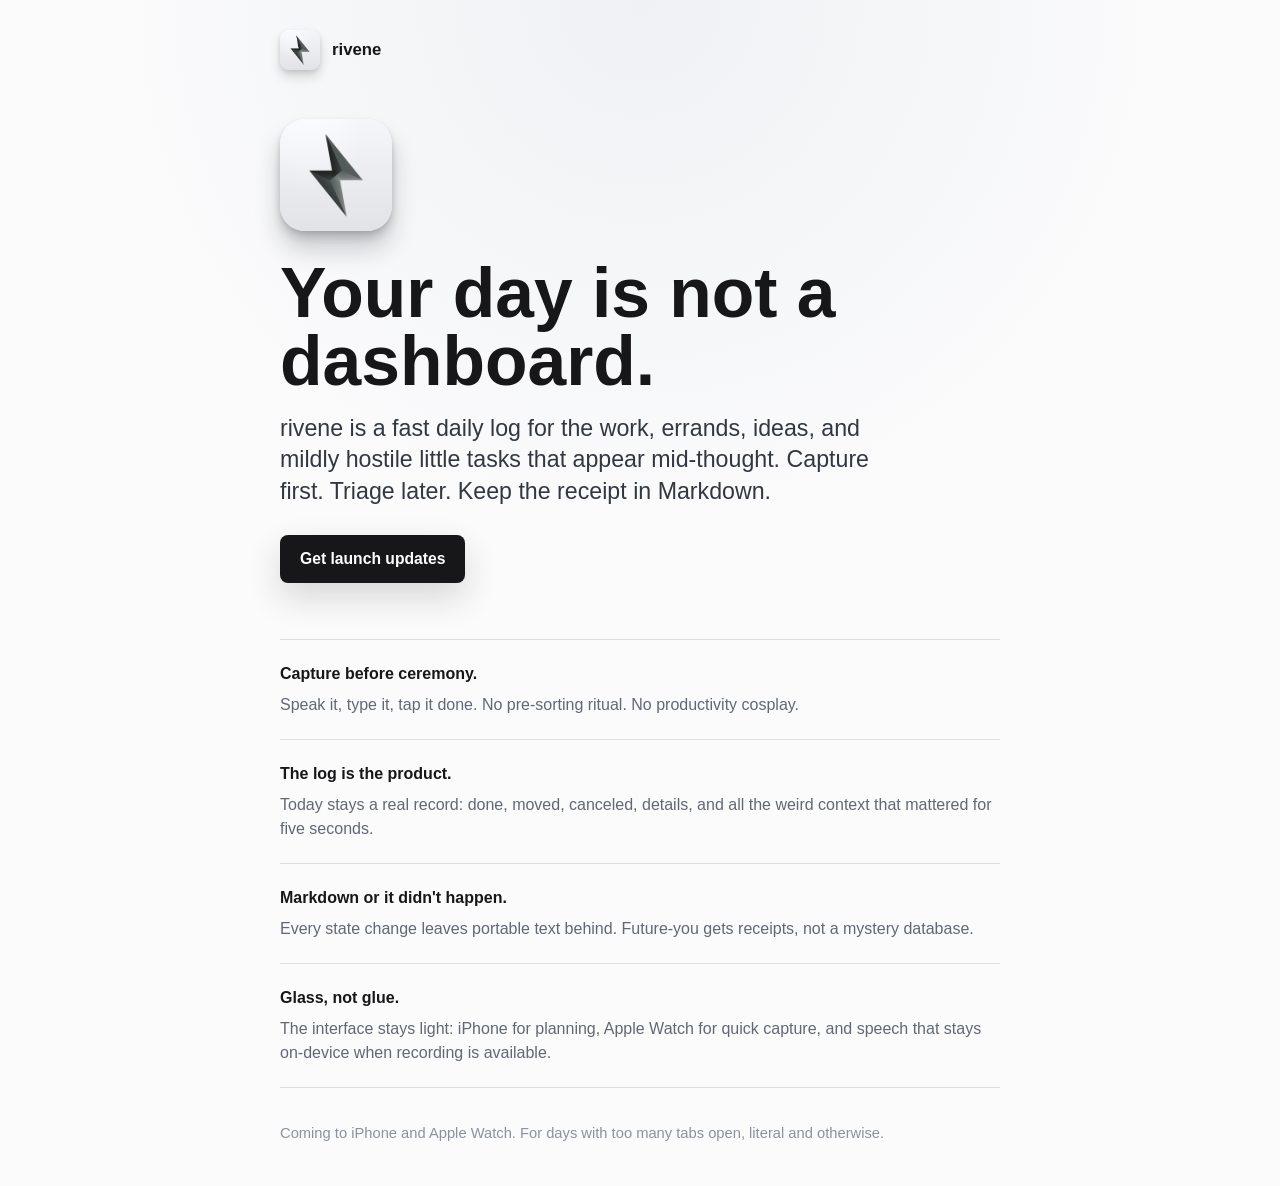
==== index.html @ 9cf92b64 "Refine website philosophy copy" ====
<!doctype html>
<html lang="en">
  <head>
    <meta charset="utf-8">
    <meta name="viewport" content="width=device-width, initial-scale=1">
    <title>rivene - Your day is not a dashboard</title>
    <meta
      name="description"
      content="rivene is a fast daily log for capture-first planning, portable Markdown, and days that refuse to behave like dashboards."
    >
    <meta name="theme-color" content="#fbfbfc">
    <meta property="og:title" content="rivene - Your day is not a dashboard">
    <meta
      property="og:description"
      content="A capture-first Markdown log for iPhone and Apple Watch. Less workflow theater, more useful receipts."
    >
    <meta property="og:type" content="website">
    <meta property="og:url" content="https://rivene.com/">
    <meta property="og:image" content="https://rivene.com/brand/app-icon/rivene-app-icon-faceted-inset-glass-512.png">
    <link rel="canonical" href="https://rivene.com/">
    <link rel="icon" href="brand/app-icon/rivene-app-icon-faceted-inset-glass-32.png" sizes="32x32">
    <link rel="apple-touch-icon" href="brand/app-icon/rivene-app-icon-faceted-inset-glass-180.png">
    <link rel="manifest" href="site.webmanifest">
    <link rel="stylesheet" href="site.css?v=20260614-philosophy">
  </head>
  <body>
    <main class="page" aria-labelledby="hero-title">
      <header class="brand" aria-label="rivene">
        <img
          class="brand__icon"
          src="brand/app-icon/rivene-app-icon-faceted-inset-glass-128.png"
          alt=""
          width="40"
          height="40"
        >
        <span>rivene</span>
      </header>

      <section class="hero">
        <img
          class="hero__icon"
          src="brand/app-icon/rivene-app-icon-faceted-inset-glass-256.png"
          alt=""
          width="112"
          height="112"
        >
        <div class="hero__copy">
          <h1 id="hero-title">Your day is not a dashboard.</h1>
          <p>
            rivene is a fast daily log for the work, errands, ideas, and mildly hostile little tasks that appear mid-thought. Capture first. Triage later. Keep the receipt in Markdown.
          </p>
        </div>
        <a class="button" href="mailto:hello@rivene.com?subject=rivene%20launch%20updates">Get launch updates</a>
      </section>

      <section class="notes" aria-label="rivene highlights">
        <div class="note">
          <h2>Capture before ceremony.</h2>
          <p>Speak it, type it, tap it done. No pre-sorting ritual. No productivity cosplay.</p>
        </div>
        <div class="note">
          <h2>The log is the product.</h2>
          <p>Today stays a real record: done, moved, canceled, details, and all the weird context that mattered for five seconds.</p>
        </div>
        <div class="note">
          <h2>Markdown or it didn't happen.</h2>
          <p>Every state change leaves portable text behind. Future-you gets receipts, not a mystery database.</p>
        </div>
        <div class="note">
          <h2>Glass, not glue.</h2>
          <p>The interface stays light: iPhone for planning, Apple Watch for quick capture, and speech that stays on-device when recording is available.</p>
        </div>
      </section>
    </main>

    <footer class="footer">
      <span>Coming to iPhone and Apple Watch. For days with too many tabs open, literal and otherwise.</span>
    </footer>
  </body>
</html>
---- site.css ----
:root {
  --page: #fbfbfc;
  --ink: #171719;
  --muted: #626872;
  --quiet: #8b929b;
  --line: rgba(23, 23, 25, 0.12);
  --button: #171719;
  --button-hover: #050506;
  color: var(--ink);
  background: var(--page);
  font-family: -apple-system, BlinkMacSystemFont, "SF Pro Text", "Segoe UI", sans-serif;
  font-size: 16px;
  line-height: 1.5;
  text-rendering: optimizeLegibility;
  -webkit-font-smoothing: antialiased;
}

* {
  box-sizing: border-box;
}

html {
  min-width: 320px;
  background: var(--page);
}

body {
  min-width: 320px;
  margin: 0;
  background:
    radial-gradient(circle at 50% 0%, rgba(202, 210, 219, 0.24), transparent 34rem),
    var(--page);
}

a {
  color: inherit;
  text-decoration: none;
}

.page {
  width: min(720px, calc(100% - 40px));
  margin: 0 auto;
  padding: 26px 0 0;
}

.brand {
  display: inline-flex;
  align-items: center;
  gap: 12px;
  min-height: 48px;
  color: var(--ink);
  font-size: 1.05rem;
  font-weight: 650;
}

.brand__icon {
  display: block;
  width: 40px;
  height: 40px;
  border-radius: 9px;
  box-shadow:
    0 7px 12px rgba(18, 24, 32, 0.15),
    0 2px 4px rgba(18, 24, 32, 0.12);
}

.hero {
  display: grid;
  gap: 28px;
  min-height: auto;
  align-content: center;
  padding: 42px 0 56px;
}

.hero__icon {
  display: block;
  width: 112px;
  height: 112px;
  border-radius: 25px;
  box-shadow:
    0 18px 26px rgba(18, 24, 32, 0.20),
    0 7px 10px rgba(18, 24, 32, 0.14),
    0 2px 4px rgba(18, 24, 32, 0.10);
}

.hero__copy {
  display: grid;
  gap: 18px;
  max-width: 660px;
}

h1,
h2,
p {
  margin: 0;
}

h1 {
  font-family: -apple-system, BlinkMacSystemFont, "SF Pro Display", "Segoe UI", sans-serif;
  font-size: clamp(2.7rem, 5.8vw, 4.35rem);
  font-weight: 680;
  letter-spacing: 0;
  line-height: 0.98;
}

.hero p {
  max-width: 600px;
  color: #333840;
  font-size: clamp(1.14rem, 2.4vw, 1.45rem);
  line-height: 1.34;
}

.button {
  display: inline-flex;
  align-items: center;
  justify-content: center;
  width: fit-content;
  min-height: 48px;
  border-radius: 8px;
  padding: 0 20px;
  background: var(--button);
  color: #fff;
  font-size: 0.98rem;
  font-weight: 680;
  line-height: 1.1;
  box-shadow: 0 14px 34px rgba(23, 23, 25, 0.16);
}

.button:hover {
  background: var(--button-hover);
}

.button:focus-visible {
  outline: 3px solid rgba(117, 131, 148, 0.34);
  outline-offset: 4px;
}

.notes {
  display: grid;
  border-top: 1px solid var(--line);
}

.note {
  display: grid;
  gap: 7px;
  padding: 22px 0;
  border-bottom: 1px solid var(--line);
}

.note h2 {
  color: var(--ink);
  font-size: 1rem;
  font-weight: 720;
  letter-spacing: 0;
}

.note p {
  color: var(--muted);
  font-size: 1rem;
}

.footer {
  width: min(720px, calc(100% - 40px));
  margin: 0 auto;
  padding: 34px 0 42px;
  color: var(--quiet);
  font-size: 0.92rem;
}

@media (max-width: 560px) {
  .page,
  .footer {
    width: min(100% - 28px, 720px);
  }

  .page {
    padding-top: 18px;
  }

  .brand {
    min-height: 44px;
  }

  .hero {
    gap: 24px;
    min-height: auto;
    padding: 34px 0 50px;
  }

  .hero__icon {
    width: 92px;
    height: 92px;
    border-radius: 21px;
  }

  .hero__copy {
    gap: 16px;
  }

  h1 {
    font-size: clamp(2.32rem, 11.5vw, 3.2rem);
  }

  .hero p {
    font-size: 1.08rem;
    line-height: 1.38;
  }

  .button {
    width: 100%;
  }

  .note {
    padding: 19px 0;
  }
}
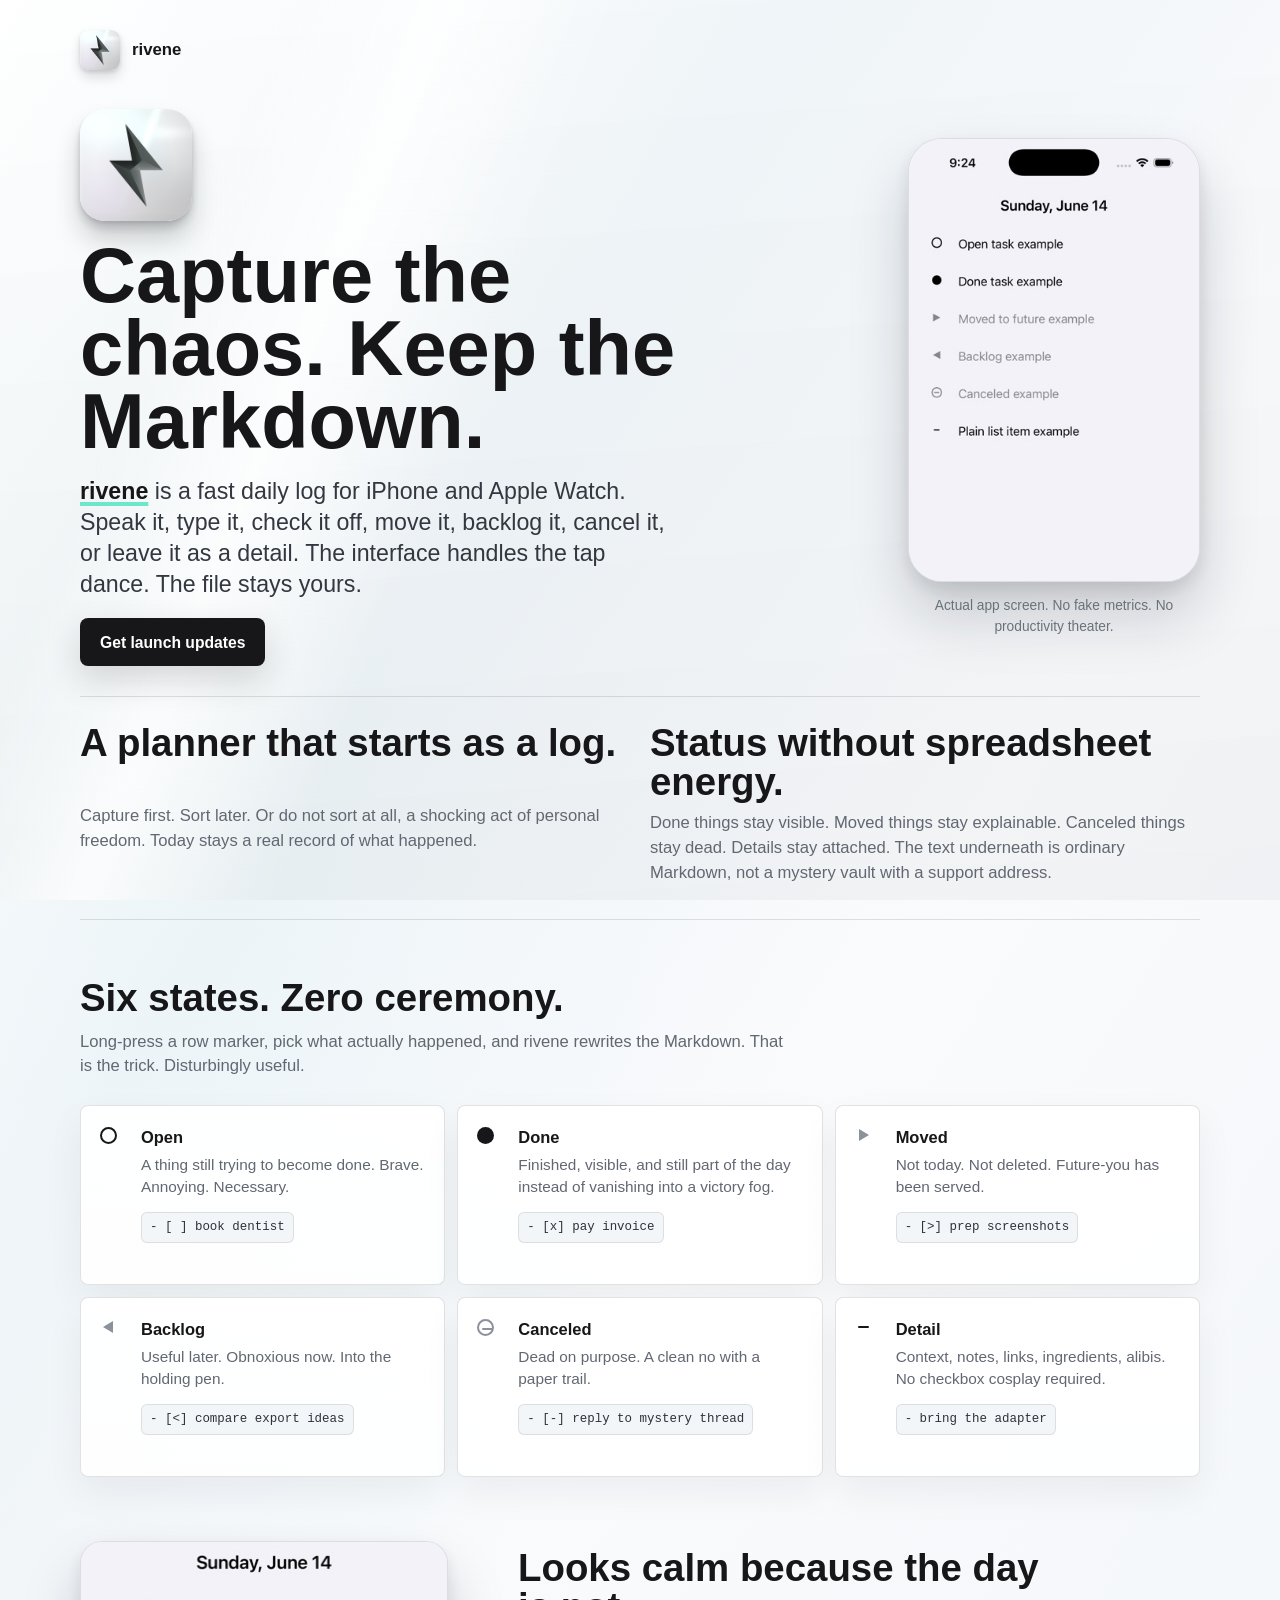
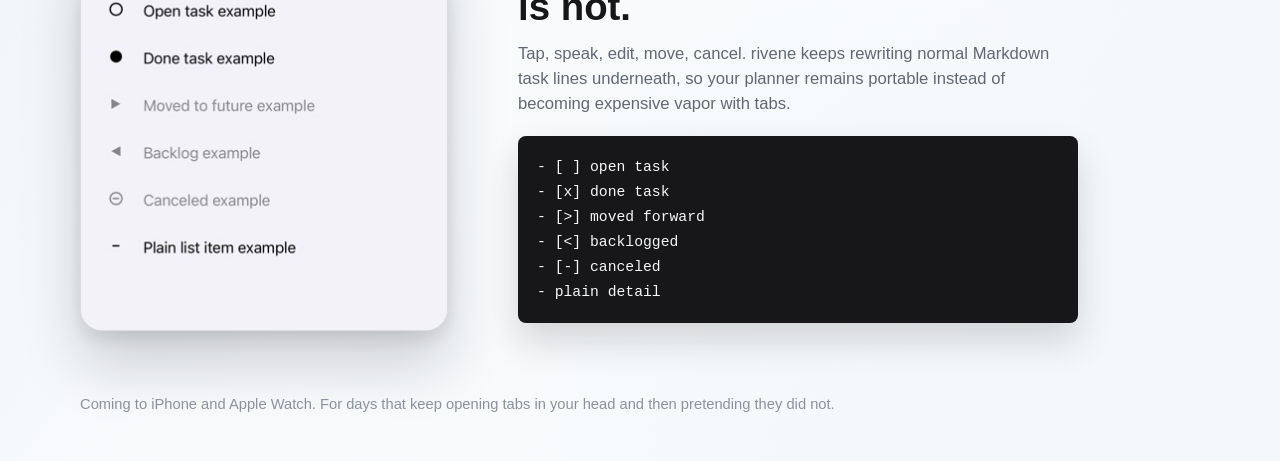
==== commit d35366df: "Finish rivene website refresh" ====
--- a/index.html
+++ b/index.html
@@ -3,16 +3,16 @@
   <head>
     <meta charset="utf-8">
     <meta name="viewport" content="width=device-width, initial-scale=1">
-    <title>rivene - Your day is not a dashboard</title>
+    <title>rivene - Capture chaos, keep the Markdown</title>
     <meta
       name="description"
-      content="rivene is a fast daily log for capture-first planning, portable Markdown, and days that refuse to behave like dashboards."
+      content="rivene is a fast Markdown daily log for iPhone and Apple Watch. Capture, check off, move, backlog, cancel, and keep the text."
     >
     <meta name="theme-color" content="#fbfbfc">
-    <meta property="og:title" content="rivene - Your day is not a dashboard">
+    <meta property="og:title" content="rivene - Capture chaos, keep the Markdown">
     <meta
       property="og:description"
-      content="A capture-first Markdown log for iPhone and Apple Watch. Less workflow theater, more useful receipts."
+      content="A capture-first Markdown log for iPhone and Apple Watch. The interface moves fast. The file stays yours."
     >
     <meta property="og:type" content="website">
     <meta property="og:url" content="https://rivene.com/">
@@ -21,7 +21,8 @@
     <link rel="icon" href="brand/app-icon/rivene-app-icon-faceted-inset-glass-32.png" sizes="32x32">
     <link rel="apple-touch-icon" href="brand/app-icon/rivene-app-icon-faceted-inset-glass-180.png">
     <link rel="manifest" href="site.webmanifest">
-    <link rel="stylesheet" href="site.css?v=20260614-philosophy">
+    <link rel="preload" href="product/rivene-daily-log-options.jpg" as="image">
+    <link rel="stylesheet" href="site.css?v=20260614-finished">
   </head>
   <body>
     <main class="page" aria-labelledby="hero-title">
@@ -36,45 +37,135 @@
         <span>rivene</span>
       </header>
 
-      <section class="hero">
-        <img
-          class="hero__icon"
-          src="brand/app-icon/rivene-app-icon-faceted-inset-glass-256.png"
-          alt=""
-          width="112"
-          height="112"
-        >
+      <section class="hero" aria-label="rivene overview">
         <div class="hero__copy">
-          <h1 id="hero-title">Your day is not a dashboard.</h1>
+          <img
+            class="hero__icon"
+            src="brand/app-icon/rivene-app-icon-faceted-inset-glass-256.png"
+            alt=""
+            width="112"
+            height="112"
+          >
+          <h1 id="hero-title">Capture the chaos. Keep the Markdown.</h1>
           <p>
-            rivene is a fast daily log for the work, errands, ideas, and mildly hostile little tasks that appear mid-thought. Capture first. Triage later. Keep the receipt in Markdown.
+            <span class="wordmark">rivene</span> is a fast daily log for iPhone and Apple Watch. Speak it, type it, check it off, move it, backlog it, cancel it, or leave it as a detail. The interface handles the tap dance. The file stays yours.
+          </p>
+          <a class="button" href="mailto:hello@rivene.com?subject=rivene%20launch%20updates">Get launch updates</a>
+        </div>
+
+        <figure class="phone-shot">
+          <div class="phone-frame">
+            <img
+              src="product/rivene-daily-log-options.jpg"
+              alt="rivene daily log showing open, done, moved, backlog, canceled, and plain list item examples."
+              width="368"
+              height="800"
+            >
+          </div>
+          <figcaption>Actual app screen. No fake metrics. No productivity theater.</figcaption>
+        </figure>
+      </section>
+
+      <section class="intro" aria-label="What rivene is">
+        <div>
+          <h2>A planner that starts as a log.</h2>
+          <p>
+            Capture first. Sort later. Or do not sort at all, a shocking act of personal freedom. Today stays a real record of what happened.
           </p>
         </div>
-        <a class="button" href="mailto:hello@rivene.com?subject=rivene%20launch%20updates">Get launch updates</a>
+        <div>
+          <h2>Status without spreadsheet energy.</h2>
+          <p>
+            Done things stay visible. Moved things stay explainable. Canceled things stay dead. Details stay attached. The text underneath is ordinary Markdown, not a mystery vault with a support address.
+          </p>
+        </div>
       </section>
 
-      <section class="notes" aria-label="rivene highlights">
-        <div class="note">
-          <h2>Capture before ceremony.</h2>
-          <p>Speak it, type it, tap it done. No pre-sorting ritual. No productivity cosplay.</p>
+      <section class="options" aria-labelledby="options-title">
+        <div class="section-heading">
+          <h2 id="options-title">Six states. Zero ceremony.</h2>
+          <p>Long-press a row marker, pick what actually happened, and rivene rewrites the Markdown. That is the trick. Disturbingly useful.</p>
         </div>
-        <div class="note">
-          <h2>The log is the product.</h2>
-          <p>Today stays a real record: done, moved, canceled, details, and all the weird context that mattered for five seconds.</p>
+
+        <div class="option-grid">
+          <article class="option">
+            <span class="state-glyph state-glyph--open" aria-hidden="true"></span>
+            <div>
+              <h3>Open</h3>
+              <p>A thing still trying to become done. Brave. Annoying. Necessary.</p>
+              <code>- [ ] book dentist</code>
+            </div>
+          </article>
+          <article class="option">
+            <span class="state-glyph state-glyph--done" aria-hidden="true"></span>
+            <div>
+              <h3>Done</h3>
+              <p>Finished, visible, and still part of the day instead of vanishing into a victory fog.</p>
+              <code>- [x] pay invoice</code>
+            </div>
+          </article>
+          <article class="option">
+            <span class="state-glyph state-glyph--moved" aria-hidden="true"></span>
+            <div>
+              <h3>Moved</h3>
+              <p>Not today. Not deleted. Future-you has been served.</p>
+              <code>- [&gt;] prep screenshots</code>
+            </div>
+          </article>
+          <article class="option">
+            <span class="state-glyph state-glyph--backlog" aria-hidden="true"></span>
+            <div>
+              <h3>Backlog</h3>
+              <p>Useful later. Obnoxious now. Into the holding pen.</p>
+              <code>- [&lt;] compare export ideas</code>
+            </div>
+          </article>
+          <article class="option">
+            <span class="state-glyph state-glyph--canceled" aria-hidden="true"></span>
+            <div>
+              <h3>Canceled</h3>
+              <p>Dead on purpose. A clean no with a paper trail.</p>
+              <code>- [-] reply to mystery thread</code>
+            </div>
+          </article>
+          <article class="option">
+            <span class="state-glyph state-glyph--detail" aria-hidden="true"></span>
+            <div>
+              <h3>Detail</h3>
+              <p>Context, notes, links, ingredients, alibis. No checkbox cosplay required.</p>
+              <code>- bring the adapter</code>
+            </div>
+          </article>
         </div>
-        <div class="note">
-          <h2>Markdown or it didn't happen.</h2>
-          <p>Every state change leaves portable text behind. Future-you gets receipts, not a mystery database.</p>
-        </div>
-        <div class="note">
-          <h2>Glass, not glue.</h2>
-          <p>The interface stays light: iPhone for planning, Apple Watch for quick capture, and speech that stays on-device when recording is available.</p>
+      </section>
+
+      <section class="receipt" aria-label="Markdown receipt">
+        <figure class="detail-shot">
+          <img
+            src="product/rivene-daily-log-options-detail.jpg"
+            alt="Close crop of the rivene daily log showing every entry state option."
+            width="368"
+            height="390"
+            loading="lazy"
+          >
+        </figure>
+        <div class="receipt__copy">
+          <h2>Looks calm because the day is not.</h2>
+          <p>
+            Tap, speak, edit, move, cancel. rivene keeps rewriting normal Markdown task lines underneath, so your planner remains portable instead of becoming expensive vapor with tabs.
+          </p>
+          <pre aria-label="Markdown examples"><code>- [ ] open task
+- [x] done task
+- [&gt;] moved forward
+- [&lt;] backlogged
+- [-] canceled
+- plain detail</code></pre>
         </div>
       </section>
     </main>
 
     <footer class="footer">
-      <span>Coming to iPhone and Apple Watch. For days with too many tabs open, literal and otherwise.</span>
+      <span>Coming to iPhone and Apple Watch. For days that keep opening tabs in your head and then pretending they did not.</span>
     </footer>
   </body>
 </html>
--- a/site.css
+++ b/site.css
@@ -4,6 +4,10 @@
   --muted: #626872;
   --quiet: #8b929b;
   --line: rgba(23, 23, 25, 0.12);
+  --line-strong: rgba(23, 23, 25, 0.18);
+  --panel: rgba(255, 255, 255, 0.72);
+  --spark: #6de7ca;
+  --steel: #dfe5ec;
   --button: #171719;
   --button-hover: #050506;
   color: var(--ink);
@@ -25,11 +29,25 @@
 }
 
 body {
+  position: relative;
   min-width: 320px;
   margin: 0;
   background:
-    radial-gradient(circle at 50% 0%, rgba(202, 210, 219, 0.24), transparent 34rem),
+    linear-gradient(122deg, rgba(255, 255, 255, 0.94) 0%, rgba(237, 244, 248, 0.78) 31%, rgba(250, 251, 253, 0.95) 58%, rgba(243, 247, 250, 0.86) 100%),
+    linear-gradient(62deg, transparent 0%, transparent 18%, rgba(109, 231, 202, 0.10) 34%, transparent 52%),
+    linear-gradient(147deg, rgba(255, 255, 255, 0.88) 0%, transparent 22%, rgba(180, 190, 203, 0.18) 74%, transparent 100%),
     var(--page);
+}
+
+body::before {
+  content: "";
+  position: fixed;
+  inset: 0;
+  z-index: 0;
+  pointer-events: none;
+  background:
+    linear-gradient(112deg, transparent 0%, transparent 17%, rgba(255, 255, 255, 0.78) 27%, transparent 39%),
+    linear-gradient(176deg, transparent 0%, rgba(22, 25, 30, 0.035) 100%);
 }
 
 a {
@@ -38,7 +56,9 @@
 }
 
 .page {
-  width: min(720px, calc(100% - 40px));
+  position: relative;
+  z-index: 1;
+  width: min(1120px, calc(100% - 48px));
   margin: 0 auto;
   padding: 26px 0 0;
 }
@@ -65,10 +85,11 @@
 
 .hero {
   display: grid;
-  gap: 28px;
+  grid-template-columns: minmax(0, 1fr) minmax(280px, 370px);
+  gap: clamp(30px, 5vw, 72px);
   min-height: auto;
-  align-content: center;
-  padding: 42px 0 56px;
+  align-items: center;
+  padding: 32px 0 30px;
 }
 
 .hero__icon {
@@ -85,28 +106,39 @@
 .hero__copy {
   display: grid;
   gap: 18px;
-  max-width: 660px;
+  max-width: 680px;
 }
 
 h1,
 h2,
+h3,
 p {
   margin: 0;
 }
 
 h1 {
   font-family: -apple-system, BlinkMacSystemFont, "SF Pro Display", "Segoe UI", sans-serif;
-  font-size: clamp(2.7rem, 5.8vw, 4.35rem);
-  font-weight: 680;
+  font-size: clamp(2.95rem, 6.2vw, 4.85rem);
+  font-weight: 720;
   letter-spacing: 0;
-  line-height: 0.98;
+  line-height: 0.94;
 }
 
 .hero p {
   max-width: 600px;
   color: #333840;
-  font-size: clamp(1.14rem, 2.4vw, 1.45rem);
+  font-size: clamp(1.15rem, 2vw, 1.45rem);
   line-height: 1.34;
+}
+
+.wordmark {
+  font-family: -apple-system, BlinkMacSystemFont, "SF Pro Display", "Segoe UI", sans-serif;
+  font-weight: 760;
+  color: var(--ink);
+  text-decoration: underline;
+  text-decoration-color: var(--spark);
+  text-decoration-thickness: 0.18em;
+  text-underline-offset: 0.13em;
 }
 
 .button {
@@ -134,36 +166,272 @@
   outline-offset: 4px;
 }
 
-.notes {
-  display: grid;
+.phone-shot,
+.detail-shot {
+  margin: 0;
+}
+
+.phone-shot {
+  justify-self: end;
+  display: grid;
+  gap: 14px;
+  width: min(100%, 292px);
+}
+
+.phone-frame,
+.detail-shot img {
+  display: block;
+  width: 100%;
+  background: #f3f4fa;
+  border: 1px solid rgba(23, 23, 25, 0.10);
+  box-shadow:
+    0 34px 60px rgba(18, 24, 32, 0.18),
+    0 8px 18px rgba(18, 24, 32, 0.10),
+    inset 0 1px 0 rgba(255, 255, 255, 0.82);
+}
+
+.phone-frame {
+  aspect-ratio: 368 / 560;
+  overflow: hidden;
+  border-radius: 34px;
+}
+
+.phone-frame img,
+.detail-shot img {
+  display: block;
+  width: 100%;
+  height: auto;
+}
+
+.detail-shot img {
+  border: 1px solid rgba(23, 23, 25, 0.10);
+}
+
+.phone-shot figcaption {
+  color: #69717b;
+  font-size: 0.86rem;
+  text-align: center;
+}
+
+.intro {
+  display: grid;
+  grid-template-columns: repeat(2, minmax(0, 1fr));
+  gap: 20px;
+  padding: 26px 0 34px;
   border-top: 1px solid var(--line);
-}
-
-.note {
-  display: grid;
-  gap: 7px;
-  padding: 22px 0;
   border-bottom: 1px solid var(--line);
 }
 
-.note h2 {
+.intro div {
+  display: grid;
+  gap: 10px;
+}
+
+.intro h2,
+.section-heading h2,
+.receipt h2 {
   color: var(--ink);
-  font-size: 1rem;
-  font-weight: 720;
+  font-family: -apple-system, BlinkMacSystemFont, "SF Pro Display", "Segoe UI", sans-serif;
+  font-size: clamp(1.65rem, 3vw, 2.45rem);
+  font-weight: 730;
   letter-spacing: 0;
-}
-
-.note p {
+  line-height: 1.02;
+}
+
+.intro p,
+.section-heading p,
+.receipt p {
   color: var(--muted);
-  font-size: 1rem;
+  font-size: 1.04rem;
+  line-height: 1.48;
+}
+
+.options {
+  display: grid;
+  gap: 26px;
+  padding: 58px 0 60px;
+}
+
+.section-heading {
+  display: grid;
+  gap: 12px;
+  max-width: 710px;
+}
+
+.option-grid {
+  display: grid;
+  grid-template-columns: repeat(3, minmax(0, 1fr));
+  gap: 12px;
+}
+
+.option {
+  display: grid;
+  grid-template-columns: 28px minmax(0, 1fr);
+  gap: 13px;
+  align-items: start;
+  min-height: 180px;
+  padding: 19px;
+  border: 1px solid var(--line);
+  border-radius: 8px;
+  background:
+    linear-gradient(180deg, rgba(255, 255, 255, 0.80), rgba(255, 255, 255, 0.60)),
+    var(--panel);
+  box-shadow:
+    0 16px 38px rgba(18, 24, 32, 0.055),
+    inset 0 1px 0 rgba(255, 255, 255, 0.80);
+}
+
+.option h3 {
+  color: var(--ink);
+  font-size: 1.03rem;
+  font-weight: 760;
+}
+
+.option p {
+  margin-top: 5px;
+  color: var(--muted);
+  font-size: 0.96rem;
+  line-height: 1.42;
+}
+
+.option code,
+.receipt code {
+  font-family: "SF Mono", ui-monospace, Menlo, Consolas, monospace;
+}
+
+.option code {
+  display: block;
+  width: fit-content;
+  max-width: 100%;
+  margin-top: 14px;
+  padding: 7px 8px;
+  overflow-wrap: anywhere;
+  border: 1px solid rgba(23, 23, 25, 0.10);
+  border-radius: 6px;
+  background: rgba(241, 244, 247, 0.82);
+  color: #2d333a;
+  font-size: 0.78rem;
+  line-height: 1.2;
+}
+
+.state-glyph {
+  position: relative;
+  display: inline-block;
+  width: 17px;
+  height: 17px;
+  margin-top: 2px;
+  color: var(--ink);
+}
+
+.state-glyph--open {
+  border: 2px solid currentColor;
+  border-radius: 999px;
+}
+
+.state-glyph--done {
+  border-radius: 999px;
+  background: currentColor;
+}
+
+.state-glyph--moved::before,
+.state-glyph--backlog::before {
+  content: "";
+  position: absolute;
+  top: 2px;
+  border-top: 6px solid transparent;
+  border-bottom: 6px solid transparent;
+}
+
+.state-glyph--moved::before {
+  left: 4px;
+  border-left: 10px solid var(--quiet);
+}
+
+.state-glyph--backlog::before {
+  right: 4px;
+  border-right: 10px solid var(--quiet);
+}
+
+.state-glyph--canceled {
+  border: 2px solid var(--quiet);
+  border-radius: 999px;
+}
+
+.state-glyph--canceled::before,
+.state-glyph--detail::before {
+  content: "";
+  position: absolute;
+  top: 7px;
+  left: 3px;
+  width: 11px;
+  height: 2px;
+  border-radius: 999px;
+  background: currentColor;
+}
+
+.state-glyph--canceled::before {
+  background: var(--quiet);
+}
+
+.receipt {
+  display: grid;
+  grid-template-columns: minmax(240px, 368px) minmax(0, 1fr);
+  gap: clamp(28px, 6vw, 70px);
+  align-items: center;
+  padding: 4px 0 28px;
+}
+
+.detail-shot img {
+  border-radius: 22px;
+}
+
+.receipt__copy {
+  display: grid;
+  gap: 16px;
+  max-width: 560px;
+}
+
+.receipt pre {
+  margin: 4px 0 0;
+  padding: 18px;
+  overflow: auto;
+  border: 1px solid var(--line-strong);
+  border-radius: 8px;
+  background: #171719;
+  color: #f5f7f8;
+  box-shadow: 0 18px 36px rgba(23, 23, 25, 0.16);
+}
+
+.receipt code {
+  font-size: 0.92rem;
+  line-height: 1.62;
 }
 
 .footer {
-  width: min(720px, calc(100% - 40px));
+  position: relative;
+  z-index: 1;
+  width: min(1120px, calc(100% - 48px));
   margin: 0 auto;
-  padding: 34px 0 42px;
+  padding: 34px 0 46px;
   color: var(--quiet);
   font-size: 0.92rem;
+}
+
+@media (max-width: 840px) {
+  .hero,
+  .intro,
+  .receipt {
+    grid-template-columns: 1fr;
+  }
+
+  .phone-shot {
+    justify-self: start;
+    width: min(100%, 262px);
+  }
+
+  .option-grid {
+    grid-template-columns: repeat(2, minmax(0, 1fr));
+  }
 }
 
 @media (max-width: 560px) {
@@ -181,9 +449,9 @@
   }
 
   .hero {
-    gap: 24px;
+    gap: 22px;
     min-height: auto;
-    padding: 34px 0 50px;
+    padding: 28px 0 28px;
   }
 
   .hero__icon {
@@ -197,11 +465,12 @@
   }
 
   h1 {
-    font-size: clamp(2.32rem, 11.5vw, 3.2rem);
+    font-size: clamp(2.28rem, 10.8vw, 3.02rem);
+    line-height: 0.96;
   }
 
   .hero p {
-    font-size: 1.08rem;
+    font-size: 1.02rem;
     line-height: 1.38;
   }
 
@@ -209,7 +478,47 @@
     width: 100%;
   }
 
-  .note {
-    padding: 19px 0;
-  }
-}
+  .phone-shot {
+    justify-self: center;
+    width: min(100%, 252px);
+    gap: 0;
+  }
+
+  .phone-frame {
+    aspect-ratio: 368 / 390;
+    border-radius: 24px;
+  }
+
+  .phone-shot figcaption {
+    display: none;
+  }
+
+  .intro {
+    padding: 22px 0 27px;
+  }
+
+  .options {
+    padding: 42px 0 46px;
+  }
+
+  .option-grid {
+    grid-template-columns: 1fr;
+  }
+
+  .option {
+    min-height: auto;
+    padding: 17px;
+  }
+
+  .receipt {
+    padding-bottom: 18px;
+  }
+
+  .detail-shot {
+    width: 100%;
+  }
+
+  .receipt pre {
+    padding: 15px;
+  }
+}
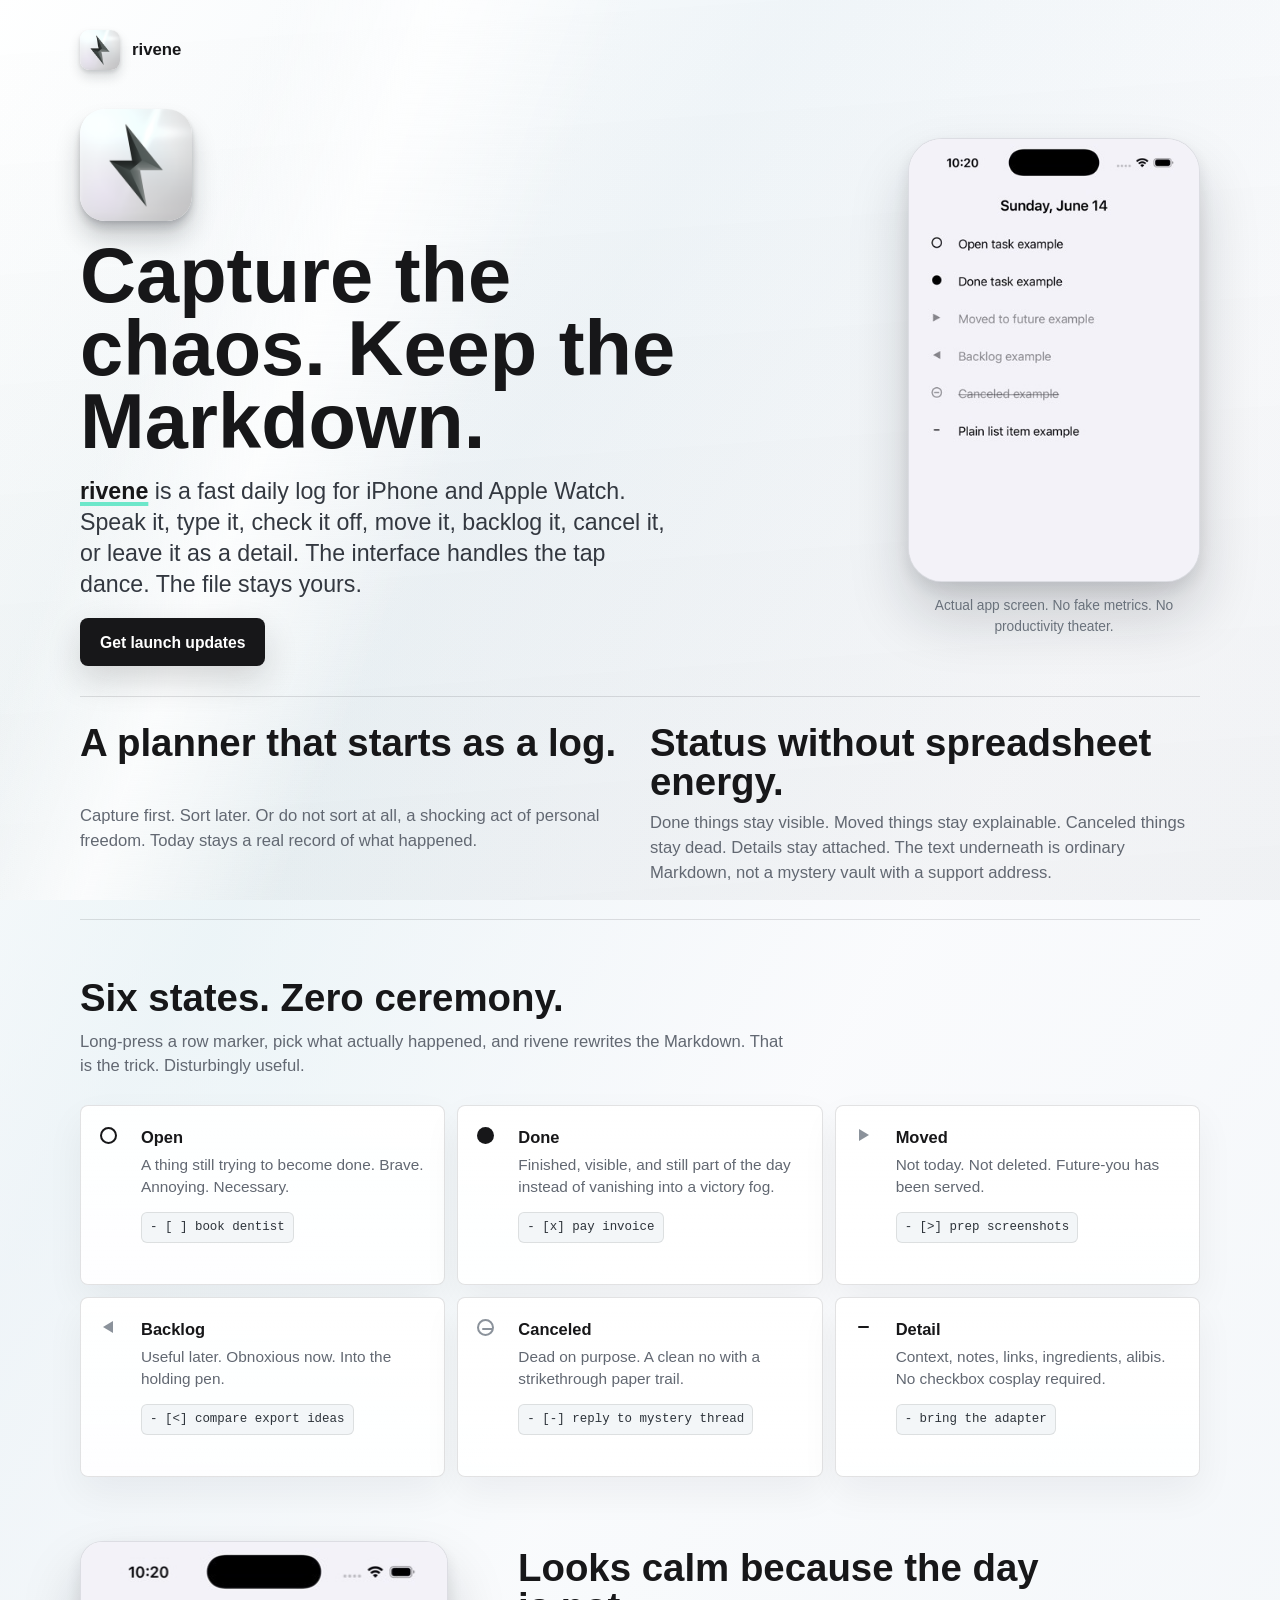
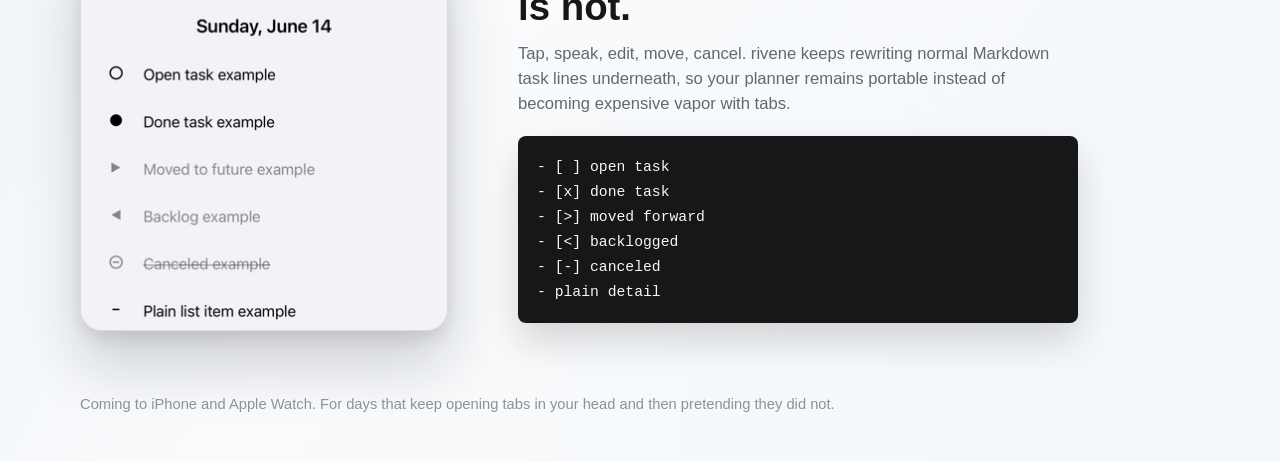
==== commit 999fb394: "Show canceled rows with strikethrough" ====
--- a/index.html
+++ b/index.html
@@ -57,7 +57,7 @@
           <div class="phone-frame">
             <img
               src="product/rivene-daily-log-options.jpg"
-              alt="rivene daily log showing open, done, moved, backlog, canceled, and plain list item examples."
+              alt="rivene daily log showing open, done, moved, backlog, struck-through canceled, and plain list item examples."
               width="368"
               height="800"
             >
@@ -124,7 +124,7 @@
             <span class="state-glyph state-glyph--canceled" aria-hidden="true"></span>
             <div>
               <h3>Canceled</h3>
-              <p>Dead on purpose. A clean no with a paper trail.</p>
+              <p>Dead on purpose. A clean no with a strikethrough paper trail.</p>
               <code>- [-] reply to mystery thread</code>
             </div>
           </article>
@@ -143,7 +143,7 @@
         <figure class="detail-shot">
           <img
             src="product/rivene-daily-log-options-detail.jpg"
-            alt="Close crop of the rivene daily log showing every entry state option."
+            alt="Close crop of the rivene daily log showing every entry state option, including struck-through canceled text."
             width="368"
             height="390"
             loading="lazy"
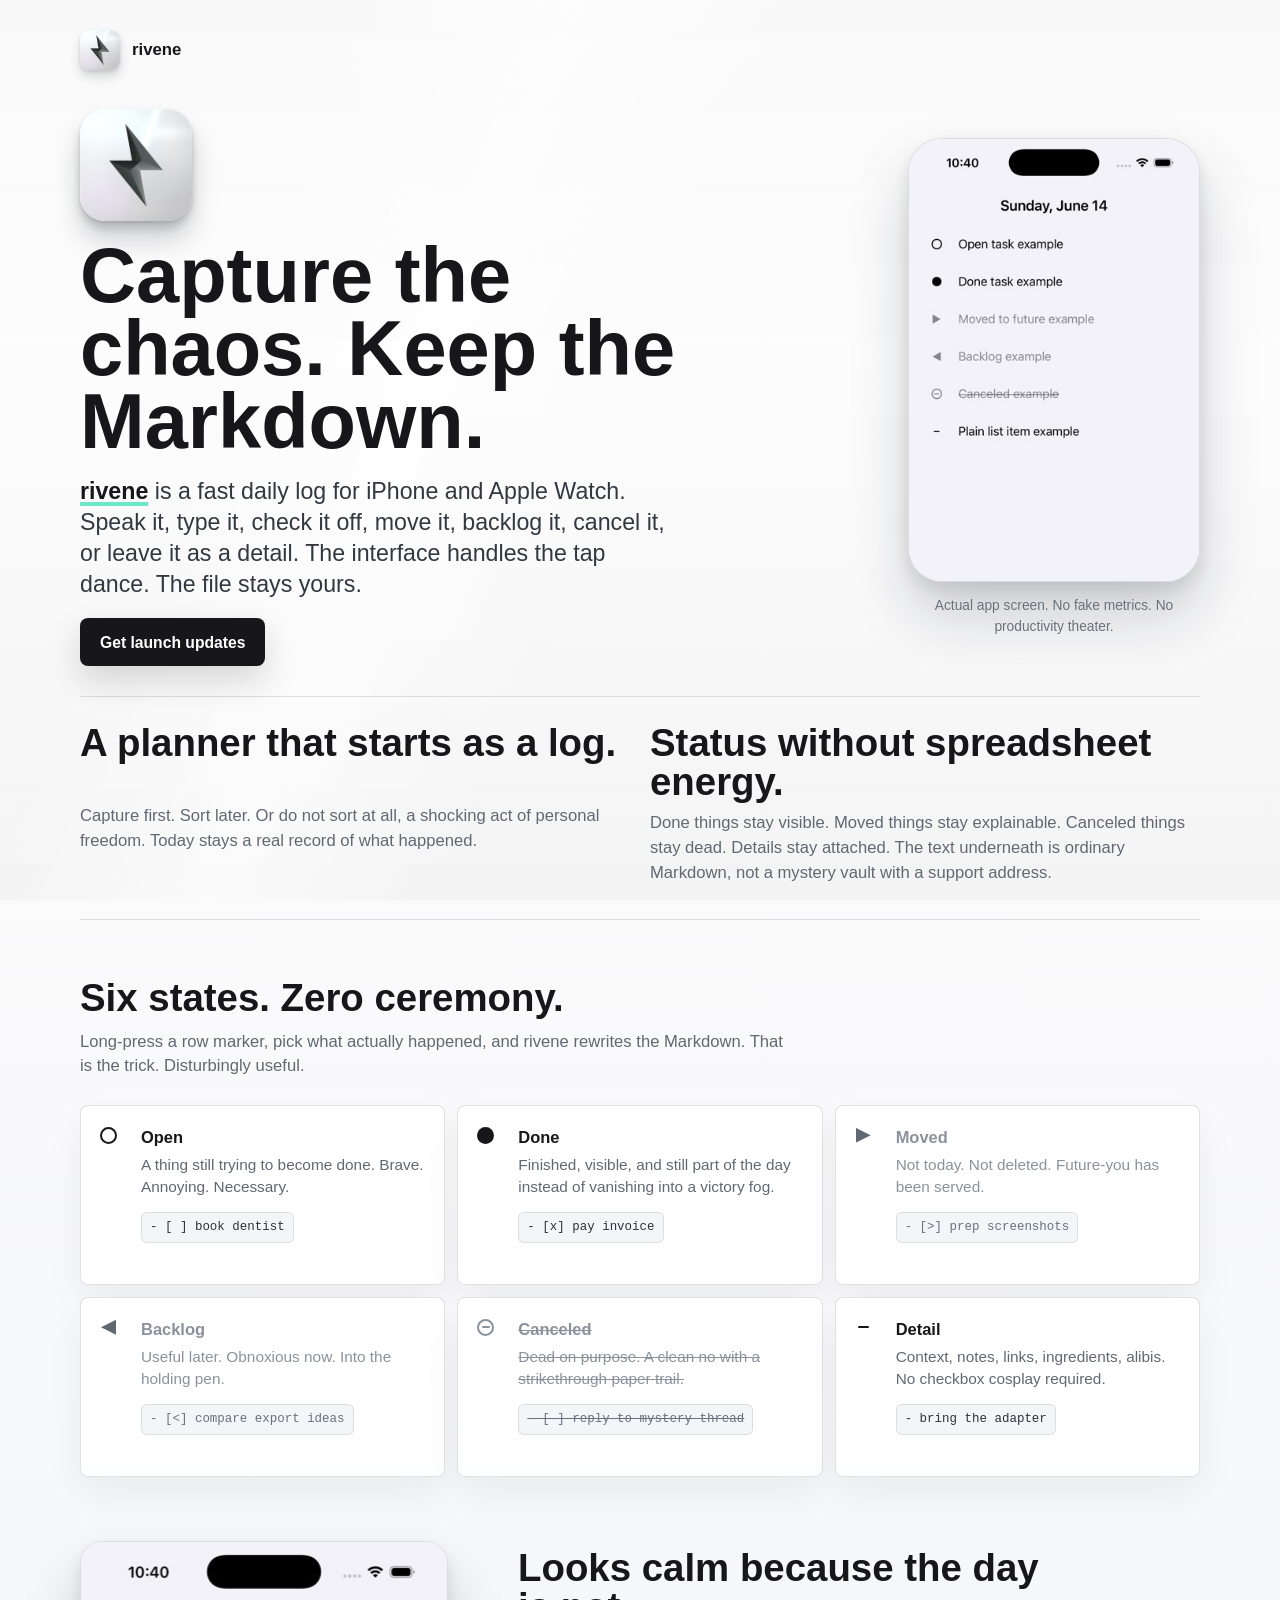
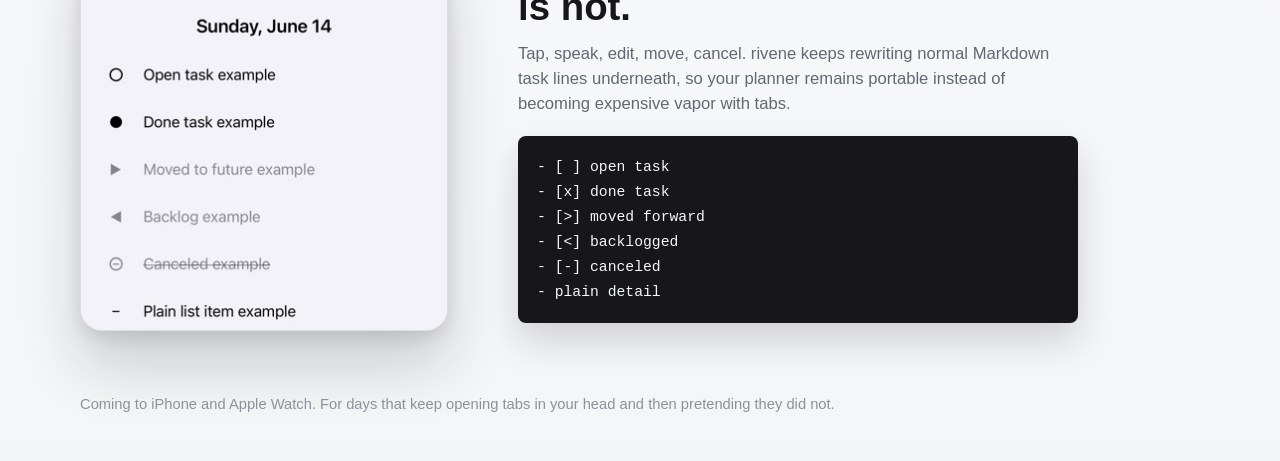
==== commit f6d6a2c3: "Cache bust screenshots and align state styling" ====
--- a/index.html
+++ b/index.html
@@ -21,8 +21,8 @@
     <link rel="icon" href="brand/app-icon/rivene-app-icon-faceted-inset-glass-32.png" sizes="32x32">
     <link rel="apple-touch-icon" href="brand/app-icon/rivene-app-icon-faceted-inset-glass-180.png">
     <link rel="manifest" href="site.webmanifest">
-    <link rel="preload" href="product/rivene-daily-log-options.jpg" as="image">
-    <link rel="stylesheet" href="site.css?v=20260614-finished">
+    <link rel="preload" href="product/rivene-daily-log-options-glyphs-20260615.jpg" as="image">
+    <link rel="stylesheet" href="site.css?v=20260615-assets">
   </head>
   <body>
     <main class="page" aria-labelledby="hero-title">
@@ -56,7 +56,7 @@
         <figure class="phone-shot">
           <div class="phone-frame">
             <img
-              src="product/rivene-daily-log-options.jpg"
+              src="product/rivene-daily-log-options-glyphs-20260615.jpg"
               alt="rivene daily log showing open, done, moved, backlog, struck-through canceled, and plain list item examples."
               width="368"
               height="800"
@@ -104,7 +104,7 @@
               <code>- [x] pay invoice</code>
             </div>
           </article>
-          <article class="option">
+          <article class="option option--inactive">
             <span class="state-glyph state-glyph--moved" aria-hidden="true"></span>
             <div>
               <h3>Moved</h3>
@@ -112,7 +112,7 @@
               <code>- [&gt;] prep screenshots</code>
             </div>
           </article>
-          <article class="option">
+          <article class="option option--inactive">
             <span class="state-glyph state-glyph--backlog" aria-hidden="true"></span>
             <div>
               <h3>Backlog</h3>
@@ -120,7 +120,7 @@
               <code>- [&lt;] compare export ideas</code>
             </div>
           </article>
-          <article class="option">
+          <article class="option option--inactive option--canceled">
             <span class="state-glyph state-glyph--canceled" aria-hidden="true"></span>
             <div>
               <h3>Canceled</h3>
@@ -142,7 +142,7 @@
       <section class="receipt" aria-label="Markdown receipt">
         <figure class="detail-shot">
           <img
-            src="product/rivene-daily-log-options-detail.jpg"
+            src="product/rivene-daily-log-options-detail-glyphs-20260615.jpg"
             alt="Close crop of the rivene daily log showing every entry state option, including struck-through canceled text."
             width="368"
             height="390"
--- a/site.css
+++ b/site.css
@@ -33,9 +33,7 @@
   min-width: 320px;
   margin: 0;
   background:
-    linear-gradient(122deg, rgba(255, 255, 255, 0.94) 0%, rgba(237, 244, 248, 0.78) 31%, rgba(250, 251, 253, 0.95) 58%, rgba(243, 247, 250, 0.86) 100%),
-    linear-gradient(62deg, transparent 0%, transparent 18%, rgba(109, 231, 202, 0.10) 34%, transparent 52%),
-    linear-gradient(147deg, rgba(255, 255, 255, 0.88) 0%, transparent 22%, rgba(180, 190, 203, 0.18) 74%, transparent 100%),
+    linear-gradient(180deg, rgba(255, 255, 255, 0.72) 0%, rgba(251, 251, 252, 0.92) 36%, rgba(244, 245, 247, 0.98) 100%),
     var(--page);
 }
 
@@ -46,8 +44,8 @@
   z-index: 0;
   pointer-events: none;
   background:
-    linear-gradient(112deg, transparent 0%, transparent 17%, rgba(255, 255, 255, 0.78) 27%, transparent 39%),
-    linear-gradient(176deg, transparent 0%, rgba(22, 25, 30, 0.035) 100%);
+    linear-gradient(112deg, transparent 0%, transparent 21%, rgba(255, 255, 255, 0.58) 35%, transparent 49%),
+    linear-gradient(180deg, rgba(23, 23, 25, 0.018) 0%, transparent 42%, rgba(23, 23, 25, 0.026) 100%);
 }
 
 a {
@@ -314,6 +312,24 @@
   line-height: 1.2;
 }
 
+.option--inactive h3,
+.option--inactive p {
+  color: var(--quiet);
+}
+
+.option--inactive code {
+  color: #69717b;
+}
+
+.option--canceled h3,
+.option--canceled p,
+.option--canceled code {
+  text-decoration: line-through;
+  text-decoration-color: currentColor;
+  text-decoration-thickness: 0.08em;
+  text-underline-offset: 0.16em;
+}
+
 .state-glyph {
   position: relative;
   display: inline-block;
@@ -337,19 +353,20 @@
 .state-glyph--backlog::before {
   content: "";
   position: absolute;
-  top: 2px;
-  border-top: 6px solid transparent;
-  border-bottom: 6px solid transparent;
+  top: 1px;
+  width: 15px;
+  height: 15px;
+  background: var(--muted);
 }
 
 .state-glyph--moved::before {
-  left: 4px;
-  border-left: 10px solid var(--quiet);
+  left: 1px;
+  clip-path: polygon(0 0, 100% 50%, 0 100%);
 }
 
 .state-glyph--backlog::before {
-  right: 4px;
-  border-right: 10px solid var(--quiet);
+  right: 1px;
+  clip-path: polygon(100% 0, 0 50%, 100% 100%);
 }
 
 .state-glyph--canceled {
@@ -357,7 +374,6 @@
   border-radius: 999px;
 }
 
-.state-glyph--canceled::before,
 .state-glyph--detail::before {
   content: "";
   position: absolute;
@@ -370,7 +386,15 @@
 }
 
 .state-glyph--canceled::before {
+  content: "";
+  position: absolute;
+  top: 50%;
+  left: 50%;
+  width: 8px;
+  height: 2px;
+  border-radius: 999px;
   background: var(--quiet);
+  transform: translate(-50%, -50%);
 }
 
 .receipt {
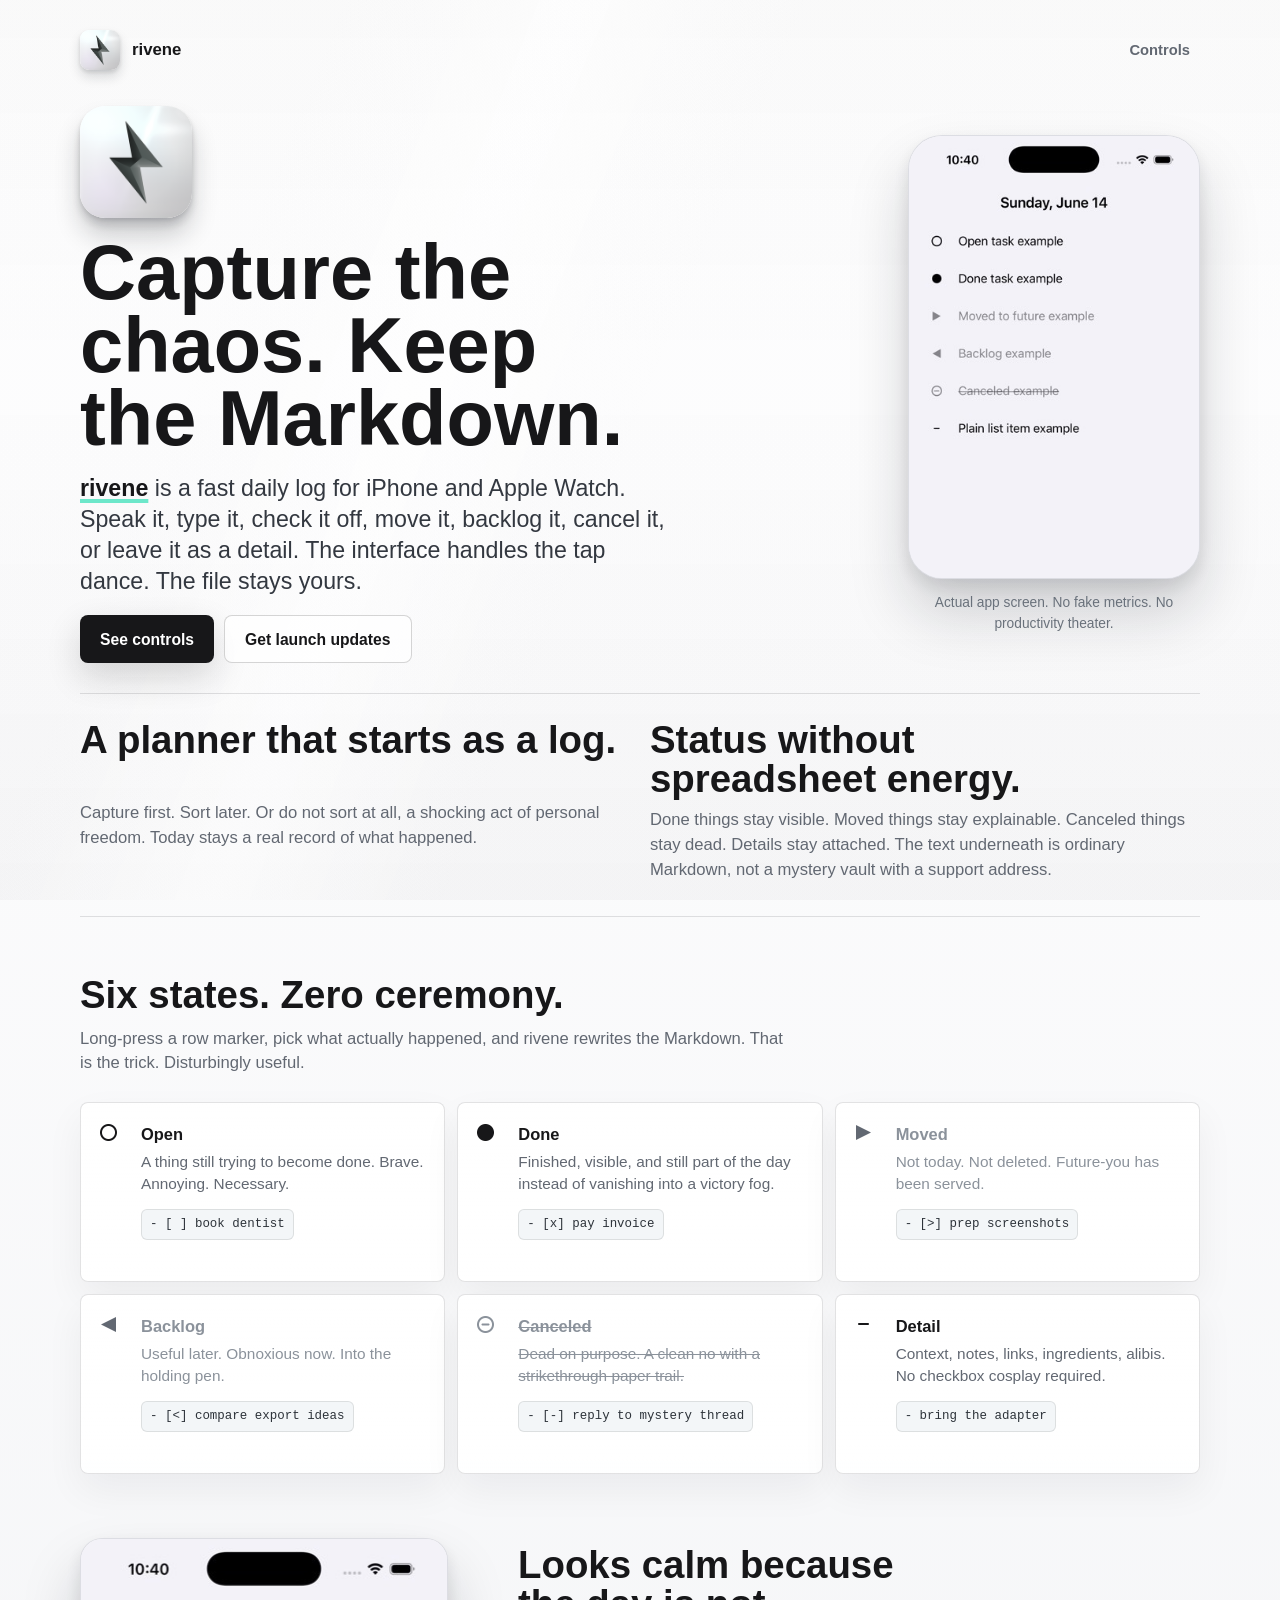
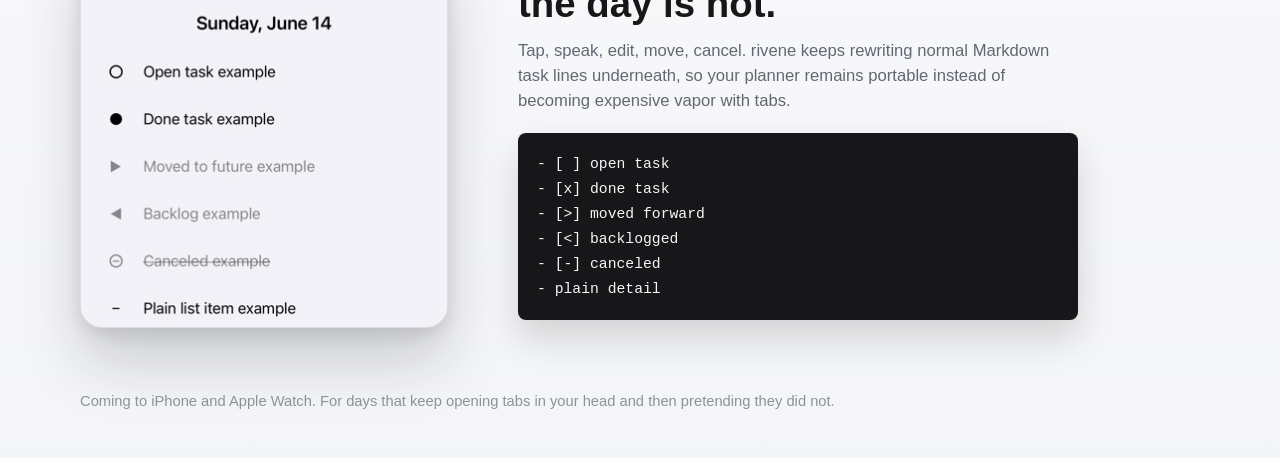
==== commit f472a50f: "Publish controls page" ====
--- a/index.html
+++ b/index.html
@@ -3,13 +3,13 @@
   <head>
     <meta charset="utf-8">
     <meta name="viewport" content="width=device-width, initial-scale=1">
-    <title>rivene - Capture chaos, keep the Markdown</title>
+    <title>rivene: Capture chaos, keep the Markdown</title>
     <meta
       name="description"
       content="rivene is a fast Markdown daily log for iPhone and Apple Watch. Capture, check off, move, backlog, cancel, and keep the text."
     >
     <meta name="theme-color" content="#fbfbfc">
-    <meta property="og:title" content="rivene - Capture chaos, keep the Markdown">
+    <meta property="og:title" content="rivene: Capture chaos, keep the Markdown">
     <meta
       property="og:description"
       content="A capture-first Markdown log for iPhone and Apple Watch. The interface moves fast. The file stays yours."
@@ -17,24 +17,92 @@
     <meta property="og:type" content="website">
     <meta property="og:url" content="https://rivene.com/">
     <meta property="og:image" content="https://rivene.com/brand/app-icon/rivene-app-icon-faceted-inset-glass-512.png">
+    <meta property="og:site_name" content="rivene">
+    <meta name="twitter:card" content="summary_large_image">
+    <meta name="twitter:title" content="rivene: Capture chaos, keep the Markdown">
+    <meta
+      name="twitter:description"
+      content="A capture-first Markdown log for iPhone and Apple Watch. The interface moves fast. The file stays yours."
+    >
+    <meta name="twitter:image" content="https://rivene.com/brand/app-icon/rivene-app-icon-faceted-inset-glass-512.png">
     <link rel="canonical" href="https://rivene.com/">
     <link rel="icon" href="brand/app-icon/rivene-app-icon-faceted-inset-glass-32.png" sizes="32x32">
     <link rel="apple-touch-icon" href="brand/app-icon/rivene-app-icon-faceted-inset-glass-180.png">
     <link rel="manifest" href="site.webmanifest">
     <link rel="preload" href="product/rivene-daily-log-options-glyphs-20260615.jpg" as="image">
-    <link rel="stylesheet" href="site.css?v=20260615-assets">
+    <link rel="stylesheet" href="site.css?v=20260615-controls2">
+    <script type="application/ld+json">
+      {
+        "@context": "https://schema.org",
+        "@graph": [
+          {
+            "@type": "SoftwareApplication",
+            "name": "rivene",
+            "applicationCategory": "ProductivityApplication",
+            "operatingSystem": "iOS, watchOS",
+            "url": "https://rivene.com/",
+            "image": "https://rivene.com/brand/app-icon/rivene-app-icon-faceted-inset-glass-512.png",
+            "description": "rivene is a capture-first Markdown daily log for iPhone and Apple Watch.",
+            "dateModified": "2026-06-15"
+          },
+          {
+            "@type": "FAQPage",
+            "mainEntity": [
+              {
+                "@type": "Question",
+                "name": "What is rivene?",
+                "acceptedAnswer": {
+                  "@type": "Answer",
+                  "text": "rivene is a Markdown-first daily log for iPhone and Apple Watch. It captures entries quickly while keeping the underlying planner as portable text."
+                }
+              },
+              {
+                "@type": "Question",
+                "name": "Does rivene store entries as Markdown?",
+                "acceptedAnswer": {
+                  "@type": "Answer",
+                  "text": "Yes. rivene rewrites standard Markdown task-list lines for open, done, moved, backlog, canceled, and plain detail entries."
+                }
+              },
+              {
+                "@type": "Question",
+                "name": "What does the Apple Watch app do?",
+                "acceptedAnswer": {
+                  "@type": "Answer",
+                  "text": "The Apple Watch app focuses on capture, quick review, and checking off today's entries. iPhone remains the full editing and planning surface."
+                }
+              },
+              {
+                "@type": "Question",
+                "name": "Is speech capture private?",
+                "acceptedAnswer": {
+                  "@type": "Answer",
+                  "text": "On physical iPhone devices, rivene requires on-device speech recognition and does not silently fall back to server recognition."
+                }
+              }
+            ]
+          }
+        ]
+      }
+    </script>
   </head>
   <body>
-    <main class="page" aria-labelledby="hero-title">
-      <header class="brand" aria-label="rivene">
-        <img
-          class="brand__icon"
-          src="brand/app-icon/rivene-app-icon-faceted-inset-glass-128.png"
-          alt=""
-          width="40"
-          height="40"
-        >
-        <span>rivene</span>
+    <a class="skip-link" href="#main-content">Skip to content</a>
+    <main id="main-content" class="page" aria-labelledby="hero-title" tabindex="-1">
+      <header class="brand-bar" aria-label="rivene">
+        <a class="brand" href="/" aria-label="rivene home">
+          <img
+            class="brand__icon"
+            src="brand/app-icon/rivene-app-icon-faceted-inset-glass-128.png"
+            alt=""
+            width="40"
+            height="40"
+          >
+          <span>rivene</span>
+        </a>
+        <nav class="site-nav" aria-label="Site">
+          <a href="controls.html">Controls</a>
+        </nav>
       </header>
 
       <section class="hero" aria-label="rivene overview">
@@ -50,7 +118,10 @@
           <p>
             <span class="wordmark">rivene</span> is a fast daily log for iPhone and Apple Watch. Speak it, type it, check it off, move it, backlog it, cancel it, or leave it as a detail. The interface handles the tap dance. The file stays yours.
           </p>
-          <a class="button" href="mailto:hello@rivene.com?subject=rivene%20launch%20updates">Get launch updates</a>
+          <div class="button-row">
+            <a class="button" href="controls.html">See controls</a>
+            <a class="button button--secondary" href="mailto:hello@rivene.com?subject=rivene%20launch%20updates">Get launch updates</a>
+          </div>
         </div>
 
         <figure class="phone-shot">
@@ -60,6 +131,7 @@
               alt="rivene daily log showing open, done, moved, backlog, struck-through canceled, and plain list item examples."
               width="368"
               height="800"
+              fetchpriority="high"
             >
           </div>
           <figcaption>Actual app screen. No fake metrics. No productivity theater.</figcaption>
--- a/site.css
+++ b/site.css
@@ -32,6 +32,8 @@
   position: relative;
   min-width: 320px;
   margin: 0;
+  padding-right: env(safe-area-inset-right);
+  padding-left: env(safe-area-inset-left);
   background:
     linear-gradient(180deg, rgba(255, 255, 255, 0.72) 0%, rgba(251, 251, 252, 0.92) 36%, rgba(244, 245, 247, 0.98) 100%),
     var(--page);
@@ -53,6 +55,29 @@
   text-decoration: none;
 }
 
+a:focus-visible {
+  outline: 3px solid rgba(117, 131, 148, 0.34);
+  outline-offset: 4px;
+}
+
+.skip-link {
+  position: fixed;
+  top: 12px;
+  left: max(12px, env(safe-area-inset-left));
+  z-index: 10;
+  transform: translateY(-160%);
+  border-radius: 8px;
+  padding: 10px 12px;
+  background: var(--ink);
+  color: #fff;
+  font-size: 0.92rem;
+  font-weight: 700;
+}
+
+.skip-link:focus-visible {
+  transform: translateY(0);
+}
+
 .page {
   position: relative;
   z-index: 1;
@@ -61,6 +86,11 @@
   padding: 26px 0 0;
 }
 
+.page:focus-visible {
+  outline: 3px solid rgba(117, 131, 148, 0.34);
+  outline-offset: 6px;
+}
+
 .brand {
   display: inline-flex;
   align-items: center;
@@ -69,6 +99,14 @@
   color: var(--ink);
   font-size: 1.05rem;
   font-weight: 650;
+}
+
+.brand-bar {
+  display: flex;
+  align-items: center;
+  justify-content: space-between;
+  gap: 18px;
+  min-width: 0;
 }
 
 .brand__icon {
@@ -79,6 +117,27 @@
   box-shadow:
     0 7px 12px rgba(18, 24, 32, 0.15),
     0 2px 4px rgba(18, 24, 32, 0.12);
+}
+
+.site-nav {
+  display: flex;
+  align-items: center;
+  gap: 4px;
+  color: var(--muted);
+  font-size: 0.92rem;
+  font-weight: 680;
+}
+
+.site-nav a {
+  min-height: 38px;
+  padding: 9px 10px;
+  border-radius: 8px;
+}
+
+.site-nav a:hover,
+.site-nav a[aria-current="page"] {
+  background: rgba(23, 23, 25, 0.055);
+  color: var(--ink);
 }
 
 .hero {
@@ -105,6 +164,7 @@
   display: grid;
   gap: 18px;
   max-width: 680px;
+  min-width: 0;
 }
 
 h1,
@@ -120,6 +180,7 @@
   font-weight: 720;
   letter-spacing: 0;
   line-height: 0.94;
+  text-wrap: balance;
 }
 
 .hero p {
@@ -155,8 +216,26 @@
   box-shadow: 0 14px 34px rgba(23, 23, 25, 0.16);
 }
 
+.button-row {
+  display: flex;
+  flex-wrap: wrap;
+  gap: 10px;
+  align-items: center;
+}
+
 .button:hover {
   background: var(--button-hover);
+}
+
+.button--secondary {
+  border: 1px solid var(--line-strong);
+  background: rgba(255, 255, 255, 0.70);
+  color: var(--ink);
+  box-shadow: none;
+}
+
+.button--secondary:hover {
+  background: rgba(255, 255, 255, 0.92);
 }
 
 .button:focus-visible {
@@ -234,6 +313,7 @@
   font-weight: 730;
   letter-spacing: 0;
   line-height: 1.02;
+  text-wrap: balance;
 }
 
 .intro p,
@@ -242,6 +322,7 @@
   color: var(--muted);
   font-size: 1.04rem;
   line-height: 1.48;
+  text-wrap: pretty;
 }
 
 .options {
@@ -254,6 +335,7 @@
   display: grid;
   gap: 12px;
   max-width: 710px;
+  min-width: 0;
 }
 
 .option-grid {
@@ -279,6 +361,10 @@
     inset 0 1px 0 rgba(255, 255, 255, 0.80);
 }
 
+.option > div {
+  min-width: 0;
+}
+
 .option h3 {
   color: var(--ink);
   font-size: 1.03rem;
@@ -317,13 +403,8 @@
   color: var(--quiet);
 }
 
-.option--inactive code {
-  color: #69717b;
-}
-
 .option--canceled h3,
-.option--canceled p,
-.option--canceled code {
+.option--canceled p {
   text-decoration: line-through;
   text-decoration-color: currentColor;
   text-decoration-thickness: 0.08em;
@@ -336,65 +417,98 @@
   width: 17px;
   height: 17px;
   margin-top: 2px;
+  background-position: center;
+  background-repeat: no-repeat;
+  background-size: 17px 17px;
   color: var(--ink);
 }
 
 .state-glyph--open {
-  border: 2px solid currentColor;
-  border-radius: 999px;
+  background-image: url("brand/state-open-glyph.png");
+  background-image: -webkit-image-set(
+    url("brand/state-open-glyph.png") 1x,
+    url("brand/state-open-glyph@2x.png") 2x,
+    url("brand/state-open-glyph@3x.png") 3x
+  );
+  background-image: image-set(
+    url("brand/state-open-glyph.png") 1x,
+    url("brand/state-open-glyph@2x.png") 2x,
+    url("brand/state-open-glyph@3x.png") 3x
+  );
 }
 
 .state-glyph--done {
-  border-radius: 999px;
-  background: currentColor;
-}
-
-.state-glyph--moved::before,
-.state-glyph--backlog::before {
-  content: "";
-  position: absolute;
-  top: 1px;
-  width: 15px;
-  height: 15px;
-  background: var(--muted);
-}
-
-.state-glyph--moved::before {
-  left: 1px;
-  clip-path: polygon(0 0, 100% 50%, 0 100%);
-}
-
-.state-glyph--backlog::before {
-  right: 1px;
-  clip-path: polygon(100% 0, 0 50%, 100% 100%);
+  background-image: url("brand/state-done-glyph.png");
+  background-image: -webkit-image-set(
+    url("brand/state-done-glyph.png") 1x,
+    url("brand/state-done-glyph@2x.png") 2x,
+    url("brand/state-done-glyph@3x.png") 3x
+  );
+  background-image: image-set(
+    url("brand/state-done-glyph.png") 1x,
+    url("brand/state-done-glyph@2x.png") 2x,
+    url("brand/state-done-glyph@3x.png") 3x
+  );
+}
+
+.state-glyph--moved {
+  background-image: url("brand/state-moved-glyph.png");
+  background-image: -webkit-image-set(
+    url("brand/state-moved-glyph.png") 1x,
+    url("brand/state-moved-glyph@2x.png") 2x,
+    url("brand/state-moved-glyph@3x.png") 3x
+  );
+  background-image: image-set(
+    url("brand/state-moved-glyph.png") 1x,
+    url("brand/state-moved-glyph@2x.png") 2x,
+    url("brand/state-moved-glyph@3x.png") 3x
+  );
+}
+
+.state-glyph--backlog {
+  background-image: url("brand/state-backlog-glyph.png");
+  background-image: -webkit-image-set(
+    url("brand/state-backlog-glyph.png") 1x,
+    url("brand/state-backlog-glyph@2x.png") 2x,
+    url("brand/state-backlog-glyph@3x.png") 3x
+  );
+  background-image: image-set(
+    url("brand/state-backlog-glyph.png") 1x,
+    url("brand/state-backlog-glyph@2x.png") 2x,
+    url("brand/state-backlog-glyph@3x.png") 3x
+  );
 }
 
 .state-glyph--canceled {
-  border: 2px solid var(--quiet);
-  border-radius: 999px;
-}
-
-.state-glyph--detail::before {
-  content: "";
-  position: absolute;
-  top: 7px;
-  left: 3px;
-  width: 11px;
-  height: 2px;
-  border-radius: 999px;
-  background: currentColor;
-}
-
-.state-glyph--canceled::before {
-  content: "";
-  position: absolute;
-  top: 50%;
-  left: 50%;
-  width: 8px;
-  height: 2px;
-  border-radius: 999px;
-  background: var(--quiet);
-  transform: translate(-50%, -50%);
+  background-image: url("brand/state-canceled-glyph.png");
+  background-image: -webkit-image-set(
+    url("brand/state-canceled-glyph.png") 1x,
+    url("brand/state-canceled-glyph@2x.png") 2x,
+    url("brand/state-canceled-glyph@3x.png") 3x
+  );
+  background-image: image-set(
+    url("brand/state-canceled-glyph.png") 1x,
+    url("brand/state-canceled-glyph@2x.png") 2x,
+    url("brand/state-canceled-glyph@3x.png") 3x
+  );
+}
+
+.state-glyph--detail {
+  background-image: url("brand/state-detail-glyph.png");
+  background-image: -webkit-image-set(
+    url("brand/state-detail-glyph.png") 1x,
+    url("brand/state-detail-glyph@2x.png") 2x,
+    url("brand/state-detail-glyph@3x.png") 3x
+  );
+  background-image: image-set(
+    url("brand/state-detail-glyph.png") 1x,
+    url("brand/state-detail-glyph@2x.png") 2x,
+    url("brand/state-detail-glyph@3x.png") 3x
+  );
+}
+
+.state-glyph::before {
+  content: none;
 }
 
 .receipt {
@@ -413,6 +527,7 @@
   display: grid;
   gap: 16px;
   max-width: 560px;
+  min-width: 0;
 }
 
 .receipt pre {
@@ -431,6 +546,532 @@
   line-height: 1.62;
 }
 
+.controls-page {
+  padding-bottom: 12px;
+}
+
+.controls-hero {
+  display: grid;
+  grid-template-columns: minmax(0, 1fr) minmax(250px, 320px);
+  gap: clamp(30px, 5vw, 68px);
+  align-items: center;
+  padding: 44px 0 42px;
+}
+
+.controls-hero__copy {
+  display: grid;
+  gap: 18px;
+  max-width: 760px;
+  min-width: 0;
+}
+
+.controls-hero__copy p {
+  max-width: 640px;
+  color: #333840;
+  font-size: clamp(1.12rem, 1.8vw, 1.34rem);
+  line-height: 1.42;
+  text-wrap: pretty;
+}
+
+.controls-hero__shot {
+  justify-self: end;
+  display: grid;
+  gap: 12px;
+  width: min(100%, 286px);
+  margin: 0;
+}
+
+.controls-hero__shot figcaption,
+.control-screenshot figcaption {
+  color: #69717b;
+  font-size: 0.86rem;
+  text-align: center;
+}
+
+.control-tabs {
+  display: grid;
+  gap: 22px;
+  padding: 34px 0 48px;
+  border-top: 1px solid var(--line);
+}
+
+.tab-strip {
+  display: grid;
+  grid-template-columns: repeat(4, minmax(0, 1fr));
+  gap: 6px;
+  width: min(100%, 580px);
+  padding: 5px;
+  border: 1px solid var(--line);
+  border-radius: 8px;
+  background: rgba(255, 255, 255, 0.58);
+  box-shadow: inset 0 1px 0 rgba(255, 255, 255, 0.82);
+}
+
+.tab-button {
+  min-width: 0;
+  min-height: 40px;
+  border: 0;
+  border-radius: 6px;
+  padding: 0 10px;
+  background: transparent;
+  color: var(--muted);
+  font: inherit;
+  font-size: 0.92rem;
+  font-weight: 720;
+  letter-spacing: 0;
+  cursor: pointer;
+}
+
+.tab-button[aria-selected="true"] {
+  background: var(--ink);
+  color: #fff;
+  box-shadow: 0 10px 20px rgba(23, 23, 25, 0.16);
+}
+
+.tab-button:focus-visible {
+  outline: 3px solid rgba(117, 131, 148, 0.34);
+  outline-offset: 3px;
+}
+
+.tab-panel {
+  min-width: 0;
+}
+
+.control-panel-grid {
+  display: grid;
+  grid-template-columns: minmax(260px, 430px) minmax(0, 1fr);
+  gap: clamp(22px, 4vw, 42px);
+  align-items: stretch;
+}
+
+.control-sample,
+.control-screenshot {
+  min-width: 0;
+  margin: 0;
+}
+
+.control-sample,
+.control-screenshot img {
+  border: 1px solid rgba(23, 23, 25, 0.10);
+  border-radius: 8px;
+  background:
+    linear-gradient(180deg, rgba(255, 255, 255, 0.78), rgba(246, 248, 250, 0.74)),
+    var(--panel);
+  box-shadow:
+    0 24px 54px rgba(18, 24, 32, 0.12),
+    0 8px 18px rgba(18, 24, 32, 0.08),
+    inset 0 1px 0 rgba(255, 255, 255, 0.82);
+}
+
+.control-screenshot {
+  display: grid;
+  gap: 12px;
+  align-content: start;
+}
+
+.control-screenshot img {
+  display: block;
+  width: 100%;
+  height: auto;
+}
+
+.control-list {
+  display: grid;
+  grid-template-columns: repeat(2, minmax(0, 1fr));
+  gap: 12px;
+  align-content: start;
+}
+
+.control-card {
+  display: grid;
+  gap: 7px;
+  min-height: 142px;
+  padding: 18px;
+  border: 1px solid var(--line);
+  border-radius: 8px;
+  background: rgba(255, 255, 255, 0.62);
+}
+
+.control-card h3 {
+  color: var(--ink);
+  font-size: 1rem;
+  font-weight: 760;
+}
+
+.control-card p {
+  color: var(--muted);
+  font-size: 0.96rem;
+  line-height: 1.43;
+}
+
+.control-sample {
+  display: grid;
+  place-items: center;
+  min-height: 430px;
+  padding: 24px;
+  overflow: hidden;
+}
+
+.sample-phone,
+.watch-frame,
+.sample-menu,
+.sample-calendar {
+  border: 1px solid rgba(23, 23, 25, 0.10);
+  background: rgba(249, 250, 251, 0.94);
+  box-shadow:
+    0 18px 38px rgba(18, 24, 32, 0.12),
+    inset 0 1px 0 rgba(255, 255, 255, 0.86);
+}
+
+.sample-phone {
+  position: relative;
+  display: grid;
+  gap: 0;
+  width: min(100%, 270px);
+  min-height: 362px;
+  padding: 14px 12px 16px;
+  border-radius: 30px;
+  background:
+    linear-gradient(180deg, #f7f8fb 0%, #eef1f5 100%);
+}
+
+.sample-date {
+  display: grid;
+  place-items: center;
+  min-height: 44px;
+  color: var(--ink);
+  font-size: 1rem;
+  font-weight: 720;
+}
+
+.sample-row {
+  display: grid;
+  grid-template-columns: 24px minmax(0, 1fr);
+  gap: 8px;
+  align-items: start;
+  min-height: 44px;
+  padding: 11px 6px;
+  color: var(--ink);
+  font-size: 0.95rem;
+}
+
+.sample-row--quiet {
+  color: var(--quiet);
+}
+
+.sample-blank {
+  position: relative;
+  display: flex;
+  align-items: center;
+  justify-content: space-between;
+  min-height: 82px;
+  margin-top: 8px;
+  padding: 14px;
+  border: 1px dashed rgba(23, 23, 25, 0.18);
+  border-radius: 8px;
+  color: var(--quiet);
+  font-size: 0.84rem;
+}
+
+.sample-mic {
+  width: 42px;
+  height: 42px;
+  border-radius: 50%;
+  background:
+    radial-gradient(circle at 50% 44%, rgba(255, 255, 255, 0.34) 0 2px, transparent 3px),
+    var(--ink);
+  box-shadow: 0 9px 18px rgba(23, 23, 25, 0.16);
+}
+
+.sample-transcript {
+  position: relative;
+  min-height: 42px;
+  margin: 10px 6px 0;
+  padding: 10px 12px;
+  border: 1px solid rgba(23, 23, 25, 0.09);
+  border-radius: 16px;
+  background: rgba(255, 255, 255, 0.78);
+  color: var(--muted);
+  font-size: 0.9rem;
+  box-shadow: 0 8px 18px rgba(18, 24, 32, 0.08);
+}
+
+.control-sample--pages {
+  grid-template-columns: minmax(178px, 224px) minmax(138px, 176px);
+  gap: 18px;
+}
+
+.sample-menu,
+.sample-calendar {
+  width: 100%;
+  border-radius: 7px;
+  padding: 6px;
+}
+
+.sample-menu__row {
+  display: grid;
+  grid-template-columns: 34px minmax(0, 1fr);
+  align-items: center;
+  min-height: 38px;
+  padding: 0 8px;
+  border-radius: 6px;
+  color: var(--ink);
+  font-size: 0.9rem;
+}
+
+.sample-icon {
+  position: relative;
+  width: 17px;
+  height: 17px;
+  color: var(--quiet);
+}
+
+.sample-icon::before,
+.sample-icon::after {
+  content: "";
+  position: absolute;
+  border-color: currentColor;
+}
+
+.sample-icon--calendar::before {
+  inset: 2px 1px 1px;
+  border: 1.6px solid currentColor;
+  border-radius: 4px;
+}
+
+.sample-icon--calendar::after {
+  top: 6px;
+  right: 3px;
+  left: 3px;
+  border-top: 1.6px solid currentColor;
+}
+
+.sample-icon--list::before {
+  top: 4px;
+  left: 5px;
+  width: 9px;
+  height: 8px;
+  border-top: 1.8px solid currentColor;
+  border-bottom: 1.8px solid currentColor;
+  box-shadow: 0 4px 0 currentColor;
+}
+
+.sample-icon--folder::before {
+  inset: 5px 1px 3px;
+  border: 1.6px solid currentColor;
+  border-radius: 3px;
+}
+
+.sample-icon--folder::after {
+  top: 3px;
+  left: 2px;
+  width: 7px;
+  border-top: 1.6px solid currentColor;
+}
+
+.sample-icon--book::before {
+  inset: 2px 3px 2px 2px;
+  border: 1.6px solid currentColor;
+  border-radius: 3px 5px 5px 3px;
+}
+
+.sample-icon--book::after {
+  top: 3px;
+  bottom: 3px;
+  left: 7px;
+  border-left: 1.4px solid currentColor;
+}
+
+.sample-icon--check::before {
+  top: 4px;
+  left: 4px;
+  width: 7px;
+  height: 4px;
+  border-bottom: 1.8px solid currentColor;
+  border-left: 1.8px solid currentColor;
+  transform: rotate(-45deg);
+}
+
+.sample-icon--arrow::before {
+  top: 8px;
+  left: 3px;
+  width: 10px;
+  border-top: 1.8px solid currentColor;
+}
+
+.sample-icon--arrow::after {
+  top: 5px;
+  right: 3px;
+  width: 6px;
+  height: 6px;
+  border-top: 1.8px solid currentColor;
+  border-right: 1.8px solid currentColor;
+  transform: rotate(45deg);
+}
+
+.sample-icon--tray::before {
+  right: 2px;
+  bottom: 4px;
+  left: 2px;
+  height: 6px;
+  border: 1.6px solid currentColor;
+  border-top: 0;
+  border-radius: 0 0 4px 4px;
+}
+
+.sample-icon--tray::after {
+  top: 4px;
+  left: 5px;
+  width: 7px;
+  border-top: 1.8px solid currentColor;
+}
+
+.sample-menu__row--active {
+  background: rgba(23, 23, 25, 0.08);
+}
+
+.sample-calendar {
+  display: grid;
+  gap: 12px;
+  align-content: start;
+  min-height: 220px;
+  padding: 14px;
+}
+
+.sample-calendar__title {
+  color: var(--ink);
+  font-size: 1rem;
+  font-weight: 760;
+  text-align: center;
+}
+
+.sample-calendar__grid {
+  display: grid;
+  grid-template-columns: repeat(7, 1fr);
+  gap: 5px;
+}
+
+.sample-calendar__grid span {
+  aspect-ratio: 1;
+  border-radius: 50%;
+  background: rgba(23, 23, 25, 0.08);
+}
+
+.sample-calendar__grid .is-selected {
+  background: var(--ink);
+}
+
+.sample-done {
+  justify-self: end;
+  color: var(--ink);
+  font-size: 0.88rem;
+  font-weight: 720;
+}
+
+.watch-frame {
+  display: grid;
+  gap: 9px;
+  width: min(100%, 232px);
+  min-height: 312px;
+  padding: 18px 14px;
+  border-radius: 42px;
+  background: #101113;
+  color: #f7f8fa;
+  box-shadow:
+    0 28px 48px rgba(18, 24, 32, 0.24),
+    inset 0 0 0 8px rgba(255, 255, 255, 0.05);
+}
+
+.watch-title {
+  color: #f7f8fa;
+  font-size: 1rem;
+  font-weight: 760;
+  text-align: center;
+}
+
+.watch-section,
+.watch-button,
+.watch-field,
+.watch-row {
+  border-radius: 8px;
+  background: rgba(255, 255, 255, 0.10);
+}
+
+.watch-section {
+  display: grid;
+  gap: 2px;
+  padding: 10px;
+  font-size: 0.82rem;
+}
+
+.watch-section span {
+  color: rgba(247, 248, 250, 0.62);
+}
+
+.watch-button,
+.watch-field {
+  min-height: 34px;
+  padding: 8px 10px;
+  font-size: 0.82rem;
+  font-weight: 720;
+}
+
+.watch-button {
+  background: #d8fbef;
+  color: #101113;
+  text-align: center;
+}
+
+.watch-button--quiet {
+  background: rgba(216, 251, 239, 0.20);
+  color: #d8fbef;
+}
+
+.watch-field {
+  color: rgba(247, 248, 250, 0.62);
+}
+
+.watch-row {
+  display: grid;
+  grid-template-columns: 18px minmax(0, 1fr);
+  gap: 7px;
+  align-items: center;
+  min-height: 36px;
+  padding: 8px 10px;
+  font-size: 0.82rem;
+}
+
+.watch-row .state-glyph {
+  filter: invert(1);
+}
+
+.state-strip {
+  display: grid;
+  gap: 20px;
+  padding: 0 0 28px;
+}
+
+.state-strip__grid {
+  display: grid;
+  grid-template-columns: repeat(6, minmax(0, 1fr));
+  gap: 8px;
+}
+
+.state-strip__grid > span {
+  display: flex;
+  align-items: center;
+  gap: 9px;
+  min-height: 46px;
+  min-width: 0;
+  padding: 0 12px;
+  border: 1px solid var(--line);
+  border-radius: 8px;
+  background: rgba(255, 255, 255, 0.58);
+  color: var(--ink);
+  font-size: 0.9rem;
+  font-weight: 720;
+}
+
 .footer {
   position: relative;
   z-index: 1;
@@ -444,7 +1085,9 @@
 @media (max-width: 840px) {
   .hero,
   .intro,
-  .receipt {
+  .receipt,
+  .controls-hero,
+  .control-panel-grid {
     grid-template-columns: 1fr;
   }
 
@@ -455,6 +1098,18 @@
 
   .option-grid {
     grid-template-columns: repeat(2, minmax(0, 1fr));
+  }
+
+  .controls-hero__shot {
+    justify-self: start;
+  }
+
+  .control-list {
+    grid-template-columns: repeat(2, minmax(0, 1fr));
+  }
+
+  .state-strip__grid {
+    grid-template-columns: repeat(3, minmax(0, 1fr));
   }
 }
 
@@ -472,6 +1127,14 @@
     min-height: 44px;
   }
 
+  .brand-bar {
+    align-items: flex-start;
+  }
+
+  .site-nav {
+    padding-top: 3px;
+  }
+
   .hero {
     gap: 22px;
     min-height: auto;
@@ -502,6 +1165,10 @@
     width: 100%;
   }
 
+  .button-row {
+    width: 100%;
+  }
+
   .phone-shot {
     justify-self: center;
     width: min(100%, 252px);
@@ -545,4 +1212,70 @@
   .receipt pre {
     padding: 15px;
   }
-}
+
+  .controls-hero {
+    gap: 24px;
+    padding: 32px 0 30px;
+  }
+
+  .controls-hero__copy p {
+    font-size: 1.02rem;
+    line-height: 1.38;
+  }
+
+  .controls-hero__shot {
+    justify-self: center;
+    width: min(100%, 252px);
+  }
+
+  .control-tabs {
+    padding: 30px 0 40px;
+  }
+
+  .tab-strip {
+    grid-template-columns: repeat(2, minmax(0, 1fr));
+    width: 100%;
+  }
+
+  .control-sample {
+    min-height: 390px;
+    padding: 16px;
+  }
+
+  .control-list {
+    grid-template-columns: 1fr;
+  }
+
+  .control-card {
+    min-height: auto;
+    padding: 16px;
+  }
+
+  .control-sample--pages {
+    grid-template-columns: 1fr;
+  }
+
+  .sample-calendar {
+    min-height: 184px;
+  }
+
+  .state-strip__grid {
+    grid-template-columns: repeat(2, minmax(0, 1fr));
+  }
+
+  .state-strip__grid > span {
+    min-height: 42px;
+    font-size: 0.84rem;
+  }
+}
+
+@media (prefers-reduced-motion: reduce) {
+  *,
+  *::before,
+  *::after {
+    animation-duration: 0.01ms !important;
+    animation-iteration-count: 1 !important;
+    scroll-behavior: auto !important;
+    transition-duration: 0.01ms !important;
+  }
+}
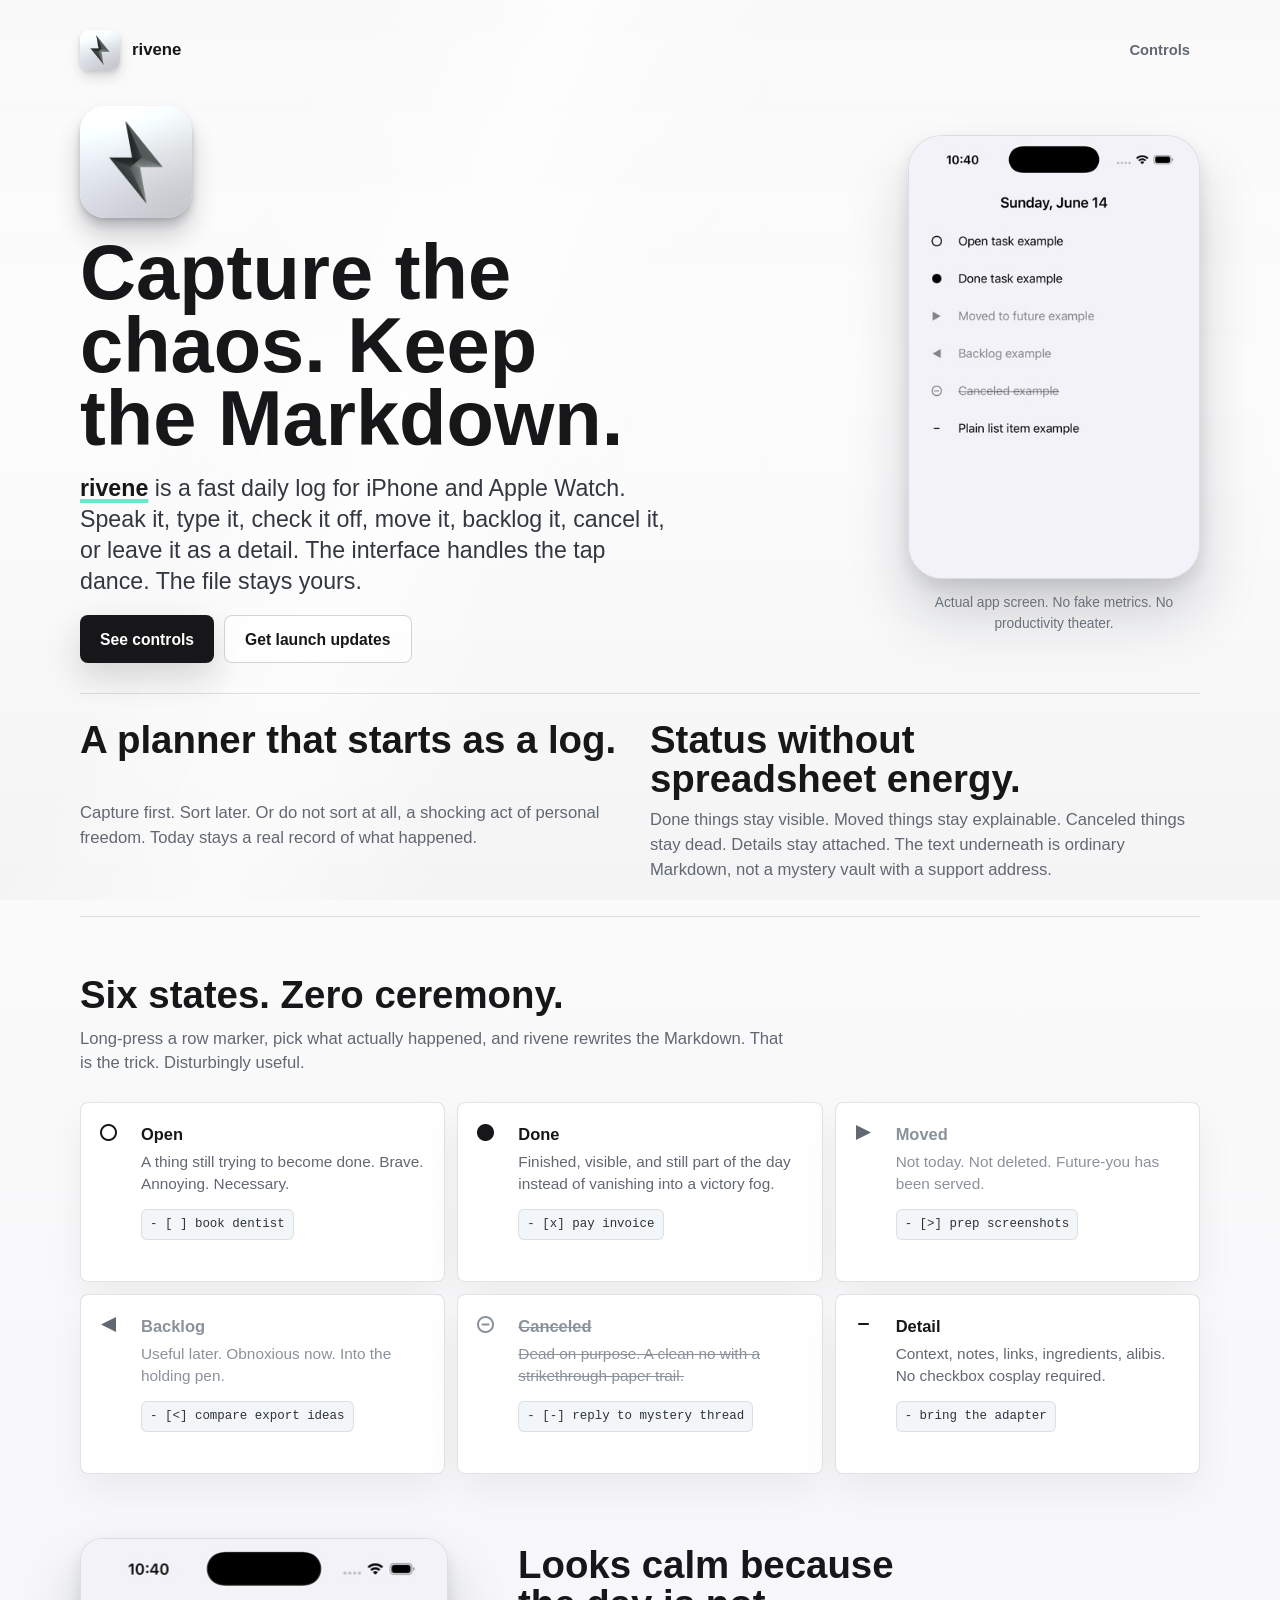
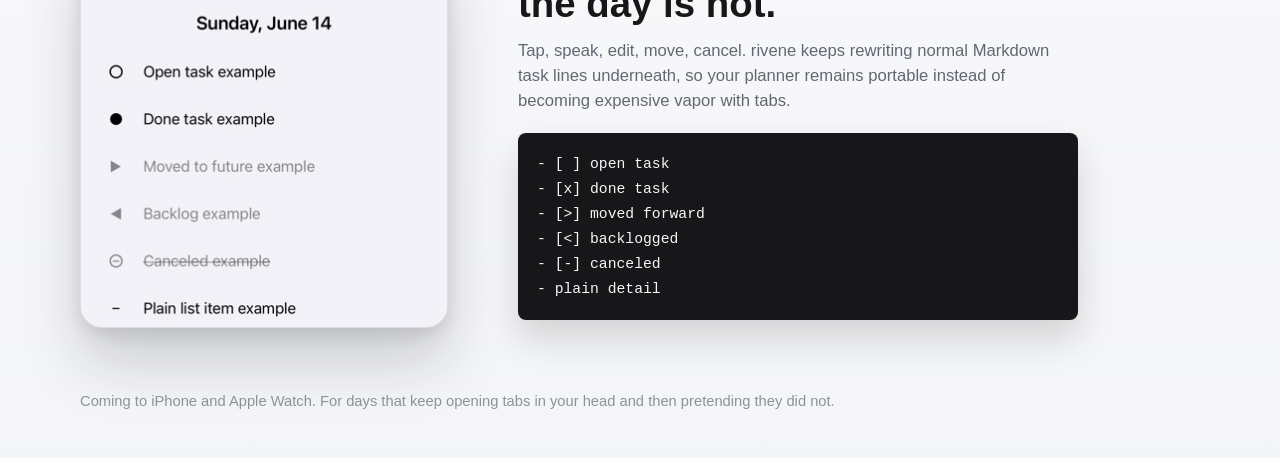
==== commit 85a3e4cb: "Update material app icon assets" ====
--- a/index.html
+++ b/index.html
@@ -16,7 +16,7 @@
     >
     <meta property="og:type" content="website">
     <meta property="og:url" content="https://rivene.com/">
-    <meta property="og:image" content="https://rivene.com/brand/app-icon/rivene-app-icon-faceted-inset-glass-512.png">
+    <meta property="og:image" content="https://rivene.com/brand/app-icon/rivene-app-icon-faceted-inset-glass-material-20260615-512.png">
     <meta property="og:site_name" content="rivene">
     <meta name="twitter:card" content="summary_large_image">
     <meta name="twitter:title" content="rivene: Capture chaos, keep the Markdown">
@@ -24,10 +24,10 @@
       name="twitter:description"
       content="A capture-first Markdown log for iPhone and Apple Watch. The interface moves fast. The file stays yours."
     >
-    <meta name="twitter:image" content="https://rivene.com/brand/app-icon/rivene-app-icon-faceted-inset-glass-512.png">
+    <meta name="twitter:image" content="https://rivene.com/brand/app-icon/rivene-app-icon-faceted-inset-glass-material-20260615-512.png">
     <link rel="canonical" href="https://rivene.com/">
-    <link rel="icon" href="brand/app-icon/rivene-app-icon-faceted-inset-glass-32.png" sizes="32x32">
-    <link rel="apple-touch-icon" href="brand/app-icon/rivene-app-icon-faceted-inset-glass-180.png">
+    <link rel="icon" href="brand/app-icon/rivene-app-icon-faceted-inset-glass-material-20260615-32.png" sizes="32x32">
+    <link rel="apple-touch-icon" href="brand/app-icon/rivene-app-icon-faceted-inset-glass-material-20260615-180.png">
     <link rel="manifest" href="site.webmanifest">
     <link rel="preload" href="product/rivene-daily-log-options-glyphs-20260615.jpg" as="image">
     <link rel="stylesheet" href="site.css?v=20260615-controls2">
@@ -41,7 +41,7 @@
             "applicationCategory": "ProductivityApplication",
             "operatingSystem": "iOS, watchOS",
             "url": "https://rivene.com/",
-            "image": "https://rivene.com/brand/app-icon/rivene-app-icon-faceted-inset-glass-512.png",
+            "image": "https://rivene.com/brand/app-icon/rivene-app-icon-faceted-inset-glass-material-20260615-512.png",
             "description": "rivene is a capture-first Markdown daily log for iPhone and Apple Watch.",
             "dateModified": "2026-06-15"
           },
@@ -93,7 +93,7 @@
         <a class="brand" href="/" aria-label="rivene home">
           <img
             class="brand__icon"
-            src="brand/app-icon/rivene-app-icon-faceted-inset-glass-128.png"
+            src="brand/app-icon/rivene-app-icon-faceted-inset-glass-material-20260615-128.png"
             alt=""
             width="40"
             height="40"
@@ -109,7 +109,7 @@
         <div class="hero__copy">
           <img
             class="hero__icon"
-            src="brand/app-icon/rivene-app-icon-faceted-inset-glass-256.png"
+            src="brand/app-icon/rivene-app-icon-faceted-inset-glass-material-20260615-256.png"
             alt=""
             width="112"
             height="112"
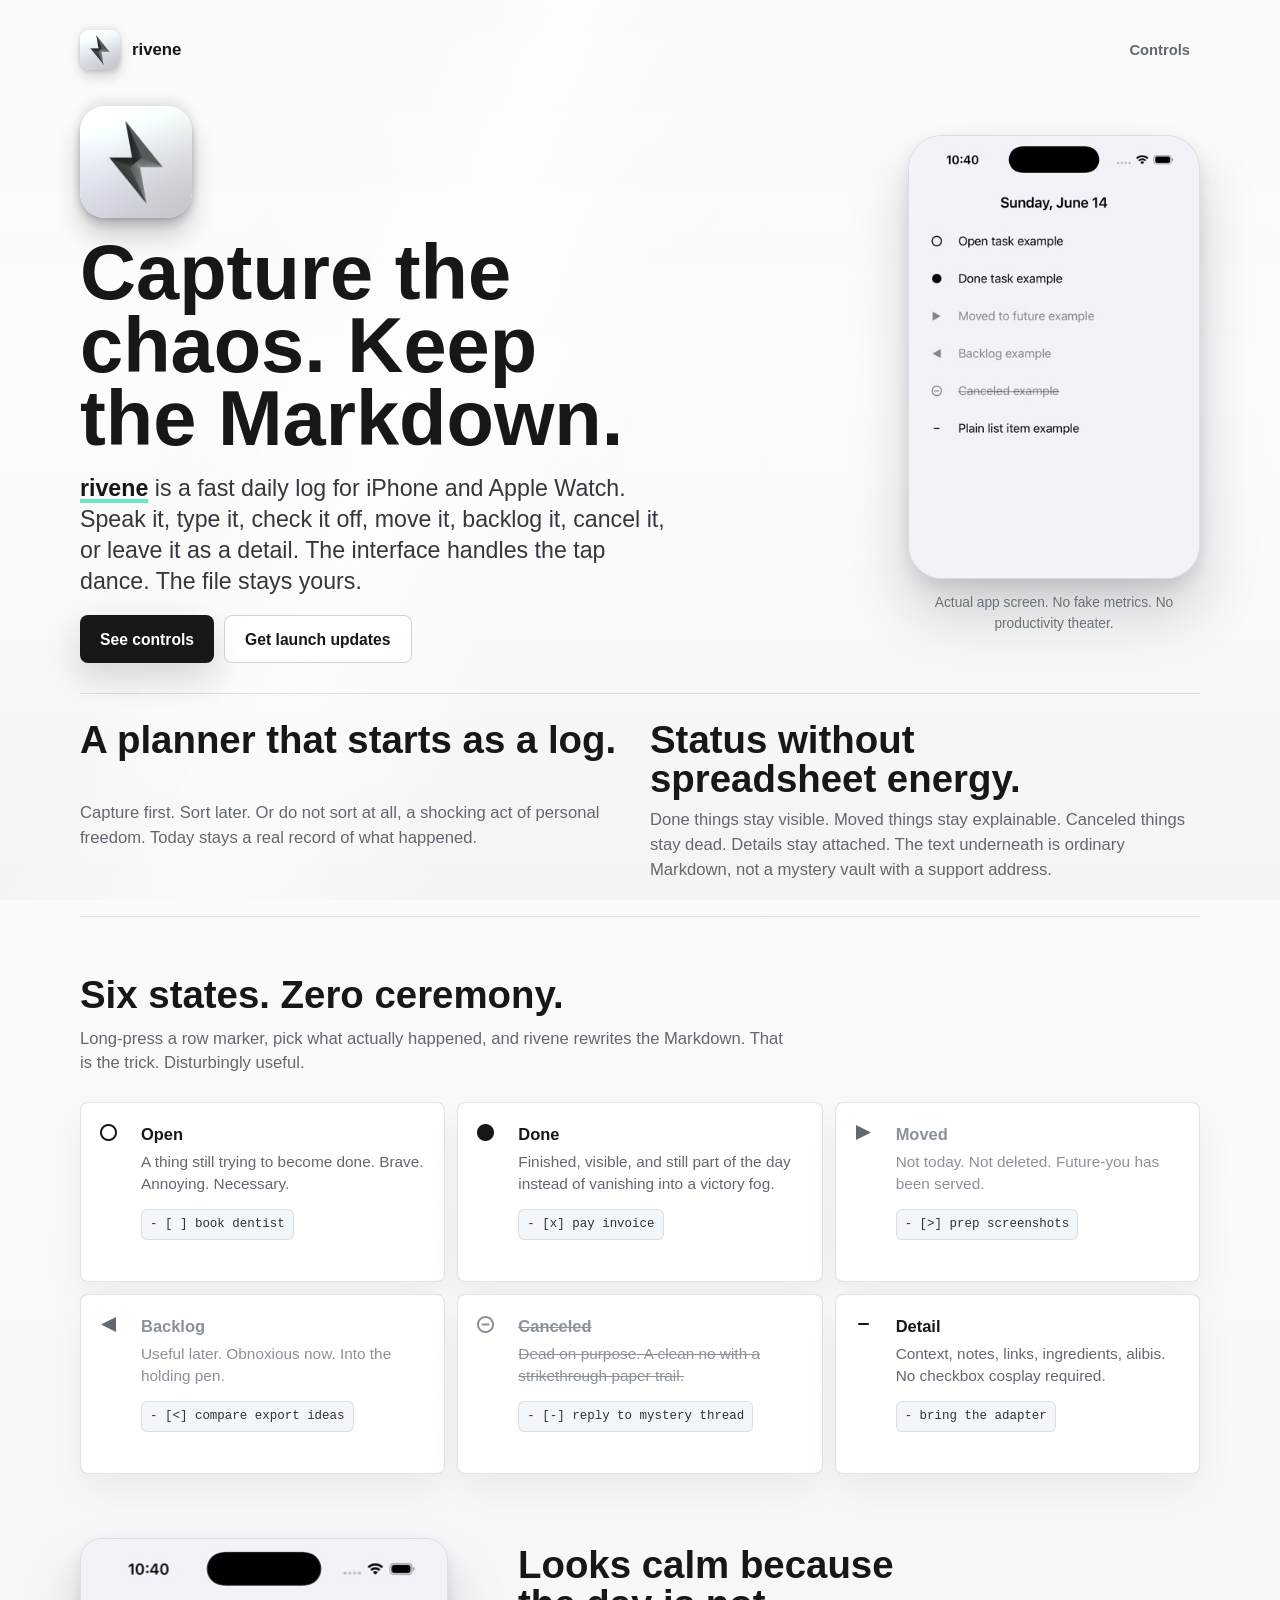
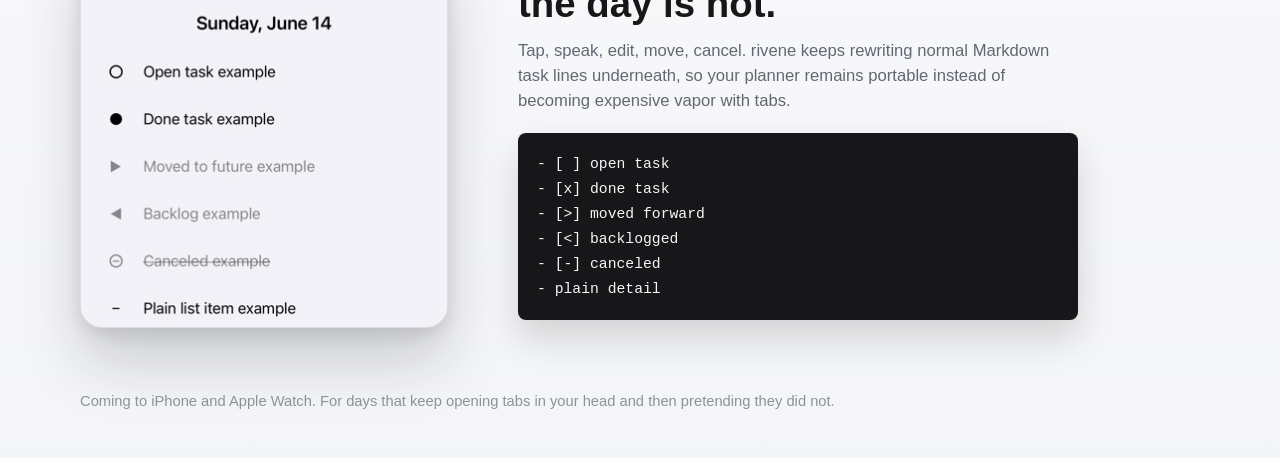
==== commit f743b0ad: "Add top lift to icon shadow" ====
--- a/index.html
+++ b/index.html
@@ -30,7 +30,7 @@
     <link rel="apple-touch-icon" href="brand/app-icon/rivene-app-icon-faceted-inset-glass-material-20260615-180.png">
     <link rel="manifest" href="site.webmanifest">
     <link rel="preload" href="product/rivene-daily-log-options-glyphs-20260615.jpg" as="image">
-    <link rel="stylesheet" href="site.css?v=20260615-controls2">
+    <link rel="stylesheet" href="site.css?v=20260615-icon-shadow">
     <script type="application/ld+json">
       {
         "@context": "https://schema.org",
--- a/site.css
+++ b/site.css
@@ -115,6 +115,7 @@
   height: 40px;
   border-radius: 9px;
   box-shadow:
+    0 -2px 6px rgba(18, 24, 32, 0.08),
     0 7px 12px rgba(18, 24, 32, 0.15),
     0 2px 4px rgba(18, 24, 32, 0.12);
 }
@@ -155,6 +156,7 @@
   height: 112px;
   border-radius: 25px;
   box-shadow:
+    0 -5px 12px rgba(18, 24, 32, 0.10),
     0 18px 26px rgba(18, 24, 32, 0.20),
     0 7px 10px rgba(18, 24, 32, 0.14),
     0 2px 4px rgba(18, 24, 32, 0.10);
